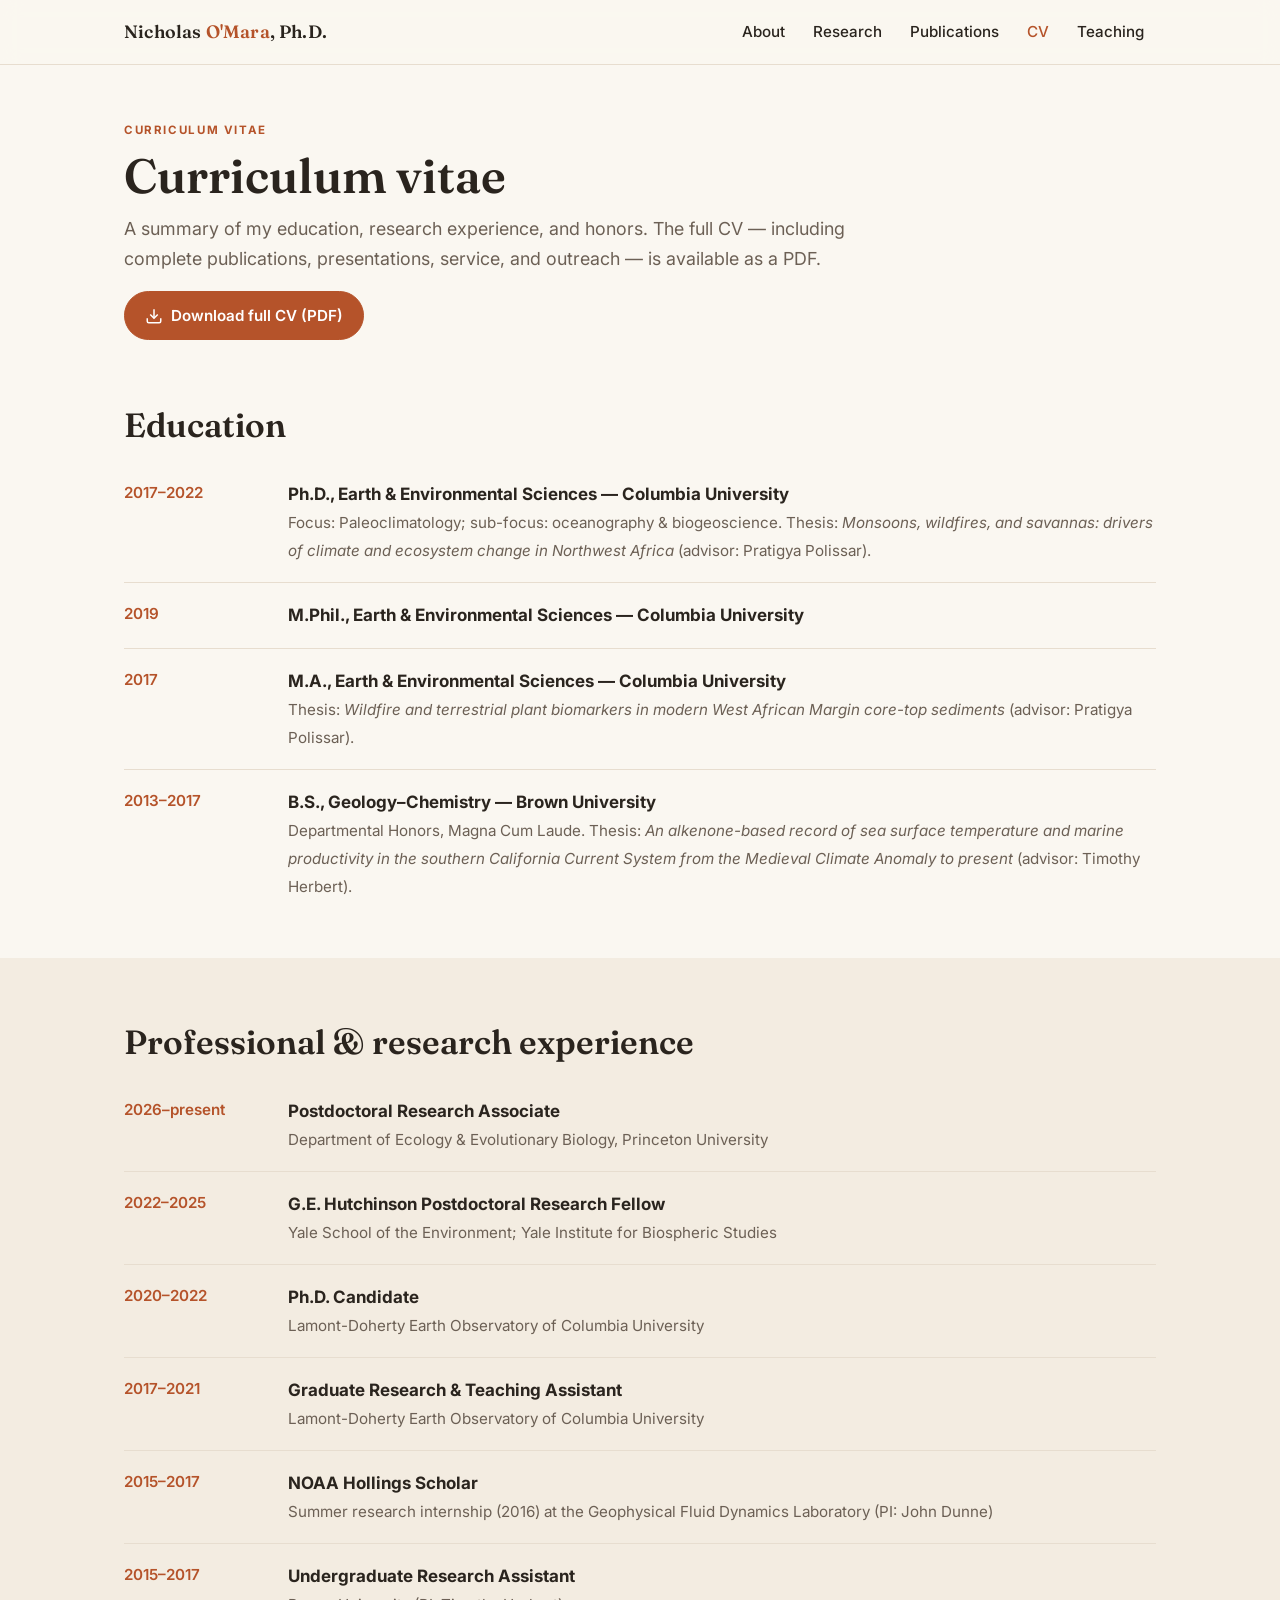
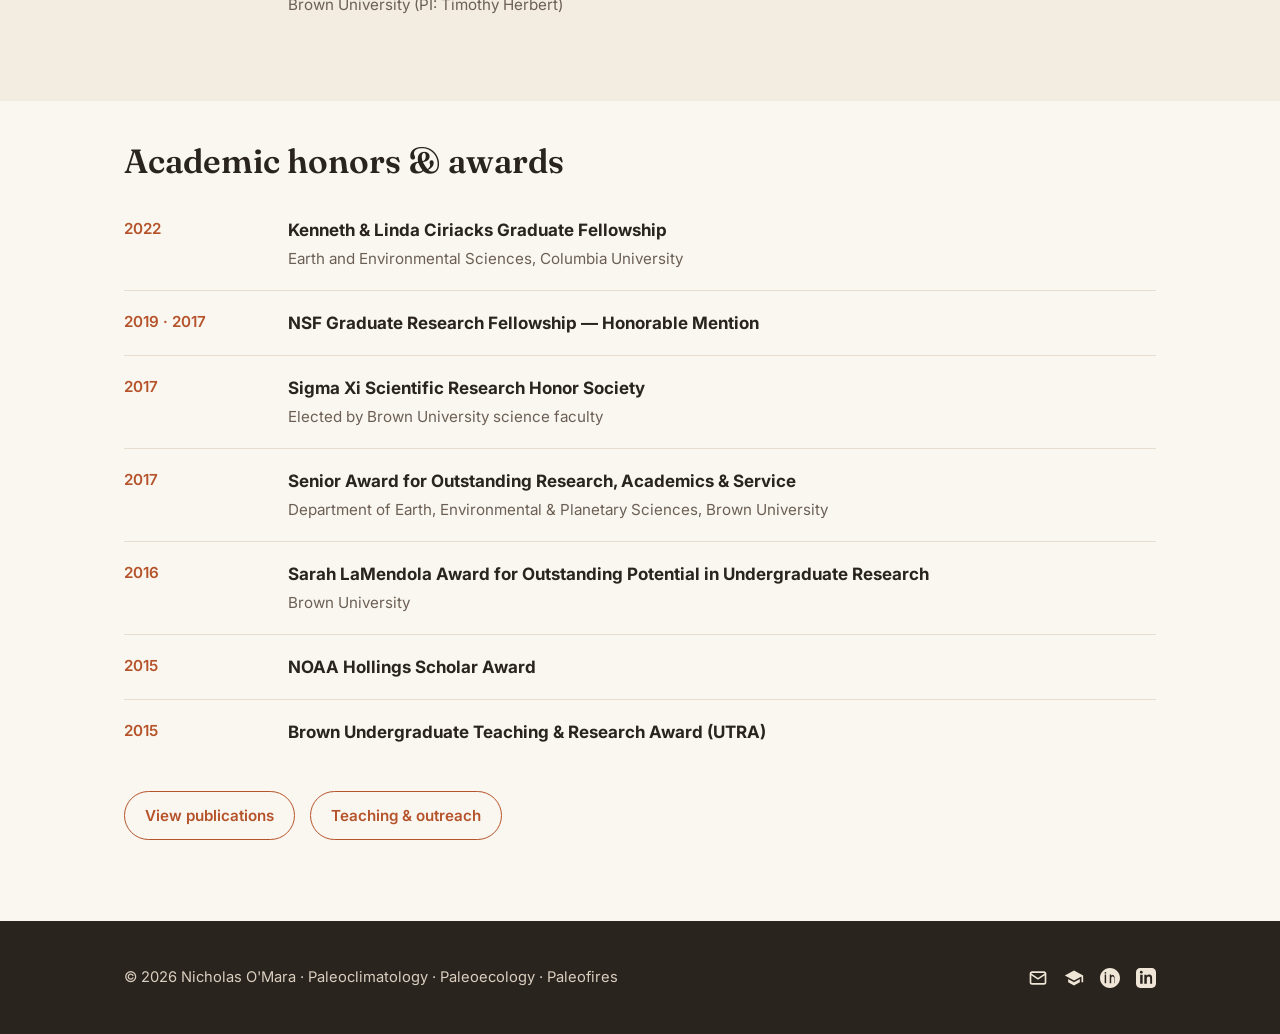
==== cv.html @ 1fcb7c3d "added some photos" ====
<!DOCTYPE html>
<html lang="en">
<head>
  <meta charset="UTF-8" />
  <meta name="viewport" content="width=device-width, initial-scale=1" />
  <title>CV — Nicholas O'Mara, Ph.D.</title>
  <meta name="description" content="Curriculum vitae of Dr. Nicholas O'Mara: education, research experience, honors, and awards." />
  <link rel="preconnect" href="https://fonts.googleapis.com">
  <link rel="preconnect" href="https://fonts.gstatic.com" crossorigin>
  <link href="https://fonts.googleapis.com/css2?family=Fraunces:opsz,wght@9..144,500;9..144,600;9..144,700&family=Inter:wght@400;500;600;700&display=swap" rel="stylesheet">
  <link rel="stylesheet" href="style.css" />
</head>
<body>

  <header class="nav">
    <div class="nav__inner">
      <a href="index.html" class="nav__brand">Nicholas <span>O'Mara</span>, Ph.D.</a>
      <button class="nav__toggle" aria-label="Toggle menu">
        <svg viewBox="0 0 24 24" fill="none" stroke="currentColor" stroke-width="2"><line x1="3" y1="6" x2="21" y2="6"/><line x1="3" y1="12" x2="21" y2="12"/><line x1="3" y1="18" x2="21" y2="18"/></svg>
      </button>
      <nav>
        <ul class="nav__links">
          <li><a href="index.html">About</a></li>
          <li><a href="research.html">Research</a></li>
          <li><a href="publications.html">Publications</a></li>
          <li><a href="cv.html" class="active">CV</a></li>
          <li><a href="teaching.html">Teaching</a></li>
        </ul>
      </nav>
    </div>
  </header>

  <section class="page-head">
    <div class="container prose">
      <p class="eyebrow">Curriculum Vitae</p>
      <h1>Curriculum vitae</h1>
      <p class="lead">A summary of my education, research experience, and honors. The full CV — including complete publications, presentations, service, and outreach — is available as a PDF.</p>
      <p><a href="assets/files/Nicholas_OMara_CV.pdf" class="btn" target="_blank" rel="noopener">
        <svg viewBox="0 0 24 24" width="18" height="18" fill="none" stroke="currentColor" stroke-width="2" style="vertical-align:middle"><path d="M21 15v4a2 2 0 01-2 2H5a2 2 0 01-2-2v-4"/><path d="M7 10l5 5 5-5"/><path d="M12 15V3"/></svg>
        Download full CV (PDF)</a></p>
    </div>
  </section>

  <!-- EDUCATION -->
  <section class="section--tight">
    <div class="container">
      <h2>Education</h2>
      <ul class="tl">
        <li class="tl__item">
          <div class="tl__when">2017–2022</div>
          <div class="tl__what"><strong>Ph.D., Earth &amp; Environmental Sciences — Columbia University</strong>
          <span>Focus: Paleoclimatology; sub-focus: oceanography &amp; biogeoscience. Thesis: <em>Monsoons, wildfires, and savannas: drivers of climate and ecosystem change in Northwest Africa</em> (advisor: Pratigya Polissar).</span></div>
        </li>
        <li class="tl__item">
          <div class="tl__when">2019</div>
          <div class="tl__what"><strong>M.Phil., Earth &amp; Environmental Sciences — Columbia University</strong></div>
        </li>
        <li class="tl__item">
          <div class="tl__when">2017</div>
          <div class="tl__what"><strong>M.A., Earth &amp; Environmental Sciences — Columbia University</strong>
          <span>Thesis: <em>Wildfire and terrestrial plant biomarkers in modern West African Margin core-top sediments</em> (advisor: Pratigya Polissar).</span></div>
        </li>
        <li class="tl__item">
          <div class="tl__when">2013–2017</div>
          <div class="tl__what"><strong>B.S., Geology–Chemistry — Brown University</strong>
          <span>Departmental Honors, Magna Cum Laude. Thesis: <em>An alkenone-based record of sea surface temperature and marine productivity in the southern California Current System from the Medieval Climate Anomaly to present</em> (advisor: Timothy Herbert).</span></div>
        </li>
      </ul>
    </div>
  </section>

  <!-- EXPERIENCE -->
  <section class="section section-alt">
    <div class="container">
      <h2>Professional &amp; research experience</h2>
      <ul class="tl">
        <li class="tl__item">
          <div class="tl__when">2026–present</div>
          <div class="tl__what"><strong>Postdoctoral Research Associate</strong>
          <span>Department of Ecology &amp; Evolutionary Biology, Princeton University</span></div>
        </li>
        <li class="tl__item">
          <div class="tl__when">2022–2025</div>
          <div class="tl__what"><strong>G.E. Hutchinson Postdoctoral Research Fellow</strong>
          <span>Yale School of the Environment; Yale Institute for Biospheric Studies</span></div>
        </li>
        <li class="tl__item">
          <div class="tl__when">2020–2022</div>
          <div class="tl__what"><strong>Ph.D. Candidate</strong>
          <span>Lamont-Doherty Earth Observatory of Columbia University</span></div>
        </li>
        <li class="tl__item">
          <div class="tl__when">2017–2021</div>
          <div class="tl__what"><strong>Graduate Research &amp; Teaching Assistant</strong>
          <span>Lamont-Doherty Earth Observatory of Columbia University</span></div>
        </li>
        <li class="tl__item">
          <div class="tl__when">2015–2017</div>
          <div class="tl__what"><strong>NOAA Hollings Scholar</strong>
          <span>Summer research internship (2016) at the Geophysical Fluid Dynamics Laboratory (PI: John Dunne)</span></div>
        </li>
        <li class="tl__item">
          <div class="tl__when">2015–2017</div>
          <div class="tl__what"><strong>Undergraduate Research Assistant</strong>
          <span>Brown University (PI: Timothy Herbert)</span></div>
        </li>
      </ul>
    </div>
  </section>

  <!-- HONORS -->
  <section class="section--tight">
    <div class="container">
      <h2>Academic honors &amp; awards</h2>
      <ul class="tl">
        <li class="tl__item"><div class="tl__when">2022</div><div class="tl__what"><strong>Kenneth &amp; Linda Ciriacks Graduate Fellowship</strong><span>Earth and Environmental Sciences, Columbia University</span></div></li>
        <li class="tl__item"><div class="tl__when">2019 · 2017</div><div class="tl__what"><strong>NSF Graduate Research Fellowship — Honorable Mention</strong></div></li>
        <li class="tl__item"><div class="tl__when">2017</div><div class="tl__what"><strong>Sigma Xi Scientific Research Honor Society</strong><span>Elected by Brown University science faculty</span></div></li>
        <li class="tl__item"><div class="tl__when">2017</div><div class="tl__what"><strong>Senior Award for Outstanding Research, Academics &amp; Service</strong><span>Department of Earth, Environmental &amp; Planetary Sciences, Brown University</span></div></li>
        <li class="tl__item"><div class="tl__when">2016</div><div class="tl__what"><strong>Sarah LaMendola Award for Outstanding Potential in Undergraduate Research</strong><span>Brown University</span></div></li>
        <li class="tl__item"><div class="tl__when">2015</div><div class="tl__what"><strong>NOAA Hollings Scholar Award</strong></div></li>
        <li class="tl__item"><div class="tl__when">2015</div><div class="tl__what"><strong>Brown Undergraduate Teaching &amp; Research Award (UTRA)</strong></div></li>
      </ul>
      <p style="margin-top:1.6em;">
        <a href="publications.html" class="btn btn--ghost">View publications</a>
        &nbsp;
        <a href="teaching.html" class="btn btn--ghost">Teaching &amp; outreach</a>
      </p>
    </div>
  </section>

  <footer class="footer">
    <div class="container footer__inner">
      <div>© <span id="year"></span> Nicholas O'Mara · Paleoclimatology · Paleoecology · Paleofires</div>
      <div class="footer__socials">
        <a href="mailto:nicholas.omara@princeton.edu" aria-label="Email"><svg viewBox="0 0 24 24" fill="none" stroke="currentColor" stroke-width="2"><rect x="3" y="5" width="18" height="14" rx="2"/><path d="M3 7l9 6 9-6"/></svg></a>
        <a href="https://scholar.google.com/citations?user=8DhXWnYAAAAJ&hl=en" aria-label="Google Scholar" target="_blank" rel="noopener"><svg viewBox="0 0 24 24" fill="currentColor"><path d="M12 3L1 9l11 6 9-4.91V17h2V9L12 3zM5 13.18v4L12 21l7-3.82v-4L12 17l-7-3.82z"/></svg></a>
        <a href="https://orcid.org/0000-0002-3738-3928" aria-label="ORCID" target="_blank" rel="noopener"><svg viewBox="0 0 24 24" fill="currentColor"><path d="M12 0C5.37 0 0 5.37 0 12s5.37 12 12 12 12-5.37 12-12S18.63 0 12 0zM7.37 18.16H5.62V7.93h1.75v10.23zM6.5 6.78a1.02 1.02 0 110-2.04 1.02 1.02 0 010 2.04zm12.16 11.38h-1.74v-5.6c0-1.33-.48-2.24-1.67-2.24-.91 0-1.45.61-1.69 1.2-.09.21-.11.5-.11.79v5.85h-1.75s.02-9.5 0-10.23h1.75v1.45c.23-.36.65-.87 1.58-.87 1.15 0 2.01.75 2.37 2.37.06.29.06.62.06.99v6.29z"/></svg></a>
        <a href="https://www.linkedin.com/in/nicholas-o-mara-85ab4989/" aria-label="LinkedIn" target="_blank" rel="noopener"><svg viewBox="0 0 24 24" fill="currentColor"><path d="M19 0h-14C2.24 0 0 2.24 0 5v14c0 2.76 2.24 5 5 5h14c2.76 0 5-2.24 5-5V5c0-2.76-2.24-5-5-5zM8 19H5V8h3v11zM6.5 6.73A1.77 1.77 0 116.5 3.2a1.77 1.77 0 010 3.53zM20 19h-3v-5.6c0-1.34-.03-3.06-1.87-3.06-1.87 0-2.16 1.46-2.16 2.96V19h-3V8h2.88v1.5h.04c.4-.76 1.38-1.56 2.84-1.56 3.04 0 3.6 2 3.6 4.59V19z"/></svg></a>
      </div>
    </div>
  </footer>

  <script src="main.js"></script>
  <script>document.getElementById('year').textContent = new Date().getFullYear();</script>
</body>
</html>
---- style.css ----
/* =========================================================
   Nicholas O'Mara — academic website
   Shared stylesheet. Warm & earthy palette.
   ========================================================= */

:root {
  --bg:        #faf7f1;   /* warm off-white page background */
  --surface:   #ffffff;   /* cards / panels */
  --surface-2: #f3ece1;   /* subtle warm panel */
  --ink:       #2a241e;   /* primary text (warm near-black) */
  --ink-soft:  #6c6055;   /* secondary text */
  --line:      #e7ddcf;   /* borders / dividers */
  --accent:    #b5532a;   /* terracotta */
  --accent-dk: #8f3f1f;   /* terracotta hover */
  --amber:     #cf8a33;   /* secondary warm accent */
  --sand:      #e8d9c2;   /* warm decorative */
  --shadow:    0 1px 2px rgba(42,36,30,.05), 0 8px 24px rgba(42,36,30,.06);
  --radius: 14px;
  --maxw: 1080px;
  --serif: "Fraunces", Georgia, "Times New Roman", serif;
  --sans: "Inter", -apple-system, BlinkMacSystemFont, "Segoe UI", Roboto, Helvetica, Arial, sans-serif;
}

* { box-sizing: border-box; }

html { scroll-behavior: smooth; }

body {
  margin: 0;
  font-family: var(--sans);
  font-size: 17px;
  line-height: 1.65;
  color: var(--ink);
  background: var(--bg);
  -webkit-font-smoothing: antialiased;
}

img { max-width: 100%; display: block; }

a { color: var(--accent); text-decoration: none; }
a:hover { color: var(--accent-dk); text-decoration: underline; }

h1, h2, h3, h4 {
  font-family: var(--serif);
  font-weight: 600;
  line-height: 1.2;
  color: var(--ink);
  margin: 0 0 .5em;
}
h1 { font-size: clamp(2rem, 5vw, 3rem); }
h2 { font-size: clamp(1.5rem, 3.5vw, 2.1rem); }
h3 { font-size: 1.2rem; }

p { margin: 0 0 1em; }

/* ---------- layout helpers ---------- */
.container { width: 100%; max-width: var(--maxw); margin: 0 auto; padding: 0 24px; }
.section { padding: 64px 0; }
.section--tight { padding: 40px 0; }
.section-alt { background: var(--surface-2); }
.eyebrow {
  font-family: var(--sans);
  text-transform: uppercase;
  letter-spacing: .14em;
  font-size: .72rem;
  font-weight: 700;
  color: var(--accent);
  margin: 0 0 .6em;
}
.lead { font-size: 1.12rem; color: var(--ink-soft); }
.center { text-align: center; }

/* ---------- nav ---------- */
.nav {
  position: sticky; top: 0; z-index: 50;
  background: rgba(250,247,241,.88);
  backdrop-filter: saturate(180%) blur(10px);
  border-bottom: 1px solid var(--line);
}
.nav__inner {
  max-width: var(--maxw); margin: 0 auto; padding: 0 24px;
  display: flex; align-items: center; justify-content: space-between;
  height: 64px;
}
.nav__brand {
  font-family: var(--serif); font-weight: 600; font-size: 1.12rem;
  color: var(--ink); text-decoration: none; letter-spacing: .01em;
}
.nav__brand:hover { color: var(--ink); text-decoration: none; }
.nav__brand span { color: var(--accent); }
.nav__links { display: flex; gap: 4px; align-items: center; list-style: none; margin: 0; padding: 0; }
.nav__links a {
  display: inline-block; padding: 8px 12px; border-radius: 8px;
  color: var(--ink); font-size: .95rem; font-weight: 500;
}
.nav__links a:hover { background: var(--surface-2); color: var(--accent-dk); text-decoration: none; }
.nav__links a.active { color: var(--accent); }
.nav__toggle {
  display: none; background: none; border: 0; cursor: pointer;
  padding: 8px; color: var(--ink);
}
.nav__toggle svg { width: 26px; height: 26px; }

/* ---------- buttons ---------- */
.btn {
  display: inline-flex; align-items: center; gap: 8px;
  background: var(--accent); color: #fff;
  padding: 11px 20px; border-radius: 999px;
  font-weight: 600; font-size: .95rem;
  border: 1px solid var(--accent);
  transition: background .15s ease, transform .05s ease;
}
.btn:hover { background: var(--accent-dk); border-color: var(--accent-dk); color: #fff; text-decoration: none; }
.btn:active { transform: translateY(1px); }
.btn--ghost { background: transparent; color: var(--accent); }
.btn--ghost:hover { background: var(--accent); color: #fff; }

/* ---------- hero ---------- */
.hero { padding: 72px 0 48px; }
.hero__grid {
  display: grid; grid-template-columns: 1fr 300px; gap: 56px; align-items: center;
}
.hero__photo {
  width: 300px; height: 300px; border-radius: 50%;
  object-fit: cover; box-shadow: var(--shadow);
  border: 5px solid var(--surface);
}
.hero h1 { margin-bottom: .15em; }
.hero__role { font-size: 1.15rem; color: var(--ink-soft); margin: 0 0 1.1em; }
.hero__role strong { color: var(--ink); font-weight: 600; }
.hero__tags { display: flex; flex-wrap: wrap; gap: 8px; margin: 0 0 1.4em; }
.tag {
  background: var(--surface-2); color: var(--ink);
  border: 1px solid var(--line);
  padding: 5px 13px; border-radius: 999px; font-size: .85rem; font-weight: 500;
}
.hero__cta { display: flex; flex-wrap: wrap; gap: 12px; }

/* ---------- social row ---------- */
.socials { display: flex; flex-wrap: wrap; gap: 10px; margin-top: 18px; }
.socials a {
  display: inline-flex; align-items: center; gap: 7px;
  font-size: .9rem; font-weight: 500; color: var(--ink-soft);
  border: 1px solid var(--line); background: var(--surface);
  padding: 7px 13px; border-radius: 999px;
}
.socials a:hover { color: var(--accent); border-color: var(--accent); text-decoration: none; }
.socials svg { width: 16px; height: 16px; }

/* ---------- cards / themes ---------- */
.grid { display: grid; gap: 24px; }
.grid--3 { grid-template-columns: repeat(3, 1fr); }
.grid--2 { grid-template-columns: repeat(2, 1fr); }
.card {
  background: var(--surface); border: 1px solid var(--line);
  border-radius: var(--radius); padding: 26px; box-shadow: var(--shadow);
}
.card h3 { margin-top: 0; }
.card__icon {
  width: 46px; height: 46px; border-radius: 12px;
  display: flex; align-items: center; justify-content: center;
  background: var(--surface-2); color: var(--accent); margin-bottom: 16px;
}
.card__icon svg { width: 24px; height: 24px; }
.card p:last-child { margin-bottom: 0; }

/* ---------- stat row ---------- */
.stats { display: grid; grid-template-columns: repeat(4, 1fr); gap: 20px; }
.stat { text-align: center; padding: 20px 10px; }
.stat__num { font-family: var(--serif); font-size: 2.4rem; font-weight: 600; color: var(--accent); line-height: 1; }
.stat__label { font-size: .85rem; color: var(--ink-soft); margin-top: 8px; }

/* ---------- publications / timeline lists ---------- */
.pub-list { list-style: none; margin: 0; padding: 0; }
.pub {
  padding: 22px 0; border-bottom: 1px solid var(--line);
  display: grid; grid-template-columns: 70px 1fr; gap: 20px;
}
.pub:last-child { border-bottom: 0; }
.pub__year {
  font-family: var(--serif); font-weight: 600; font-size: 1.15rem; color: var(--accent);
}
.pub__title { font-weight: 600; color: var(--ink); }
.pub__authors { color: var(--ink-soft); font-size: .95rem; }
.pub__venue { font-style: italic; color: var(--ink-soft); font-size: .95rem; }
.pub__authors b { color: var(--ink); }
.pub__links { margin-top: 6px; }
.pub__links a {
  font-size: .82rem; font-weight: 600; display: inline-flex; align-items: center; gap: 4px;
}
.badge {
  display: inline-block; font-size: .68rem; font-weight: 700; text-transform: uppercase;
  letter-spacing: .06em; padding: 3px 9px; border-radius: 999px;
  background: var(--surface-2); color: var(--amber); border: 1px solid var(--line);
  vertical-align: middle; margin-left: 6px;
}

/* ---------- timeline (experience/education) ---------- */
.tl { list-style: none; margin: 0; padding: 0; }
.tl__item {
  display: grid; grid-template-columns: 140px 1fr; gap: 24px;
  padding: 18px 0; border-bottom: 1px solid var(--line);
}
.tl__item:last-child { border-bottom: 0; }
.tl__when { color: var(--accent); font-weight: 600; font-size: .95rem; }
.tl__what strong { display: block; color: var(--ink); }
.tl__what span { color: var(--ink-soft); font-size: .95rem; }

/* ---------- prose blocks ---------- */
.prose p { max-width: 70ch; }
.prose ul { max-width: 70ch; padding-left: 1.2em; }
.prose li { margin-bottom: .4em; }

/* ---------- contact ---------- */
.contact-grid { display: grid; grid-template-columns: repeat(auto-fit, minmax(220px,1fr)); gap: 18px; }
.contact-item { display: flex; gap: 14px; align-items: flex-start; }
.contact-item svg { width: 22px; height: 22px; color: var(--accent); flex: 0 0 auto; margin-top: 3px; }
.contact-item .label { font-size: .78rem; text-transform: uppercase; letter-spacing: .08em; color: var(--ink-soft); }

/* ---------- footer ---------- */
.footer {
  background: #2a241e; color: #d9cebf;
  padding: 44px 0; margin-top: 24px; font-size: .92rem;
}
.footer a { color: #f0e6d8; }
.footer a:hover { color: #fff; }
.footer__inner { display: flex; flex-wrap: wrap; justify-content: space-between; gap: 18px; align-items: center; }
.footer__socials { display: flex; gap: 16px; }
.footer__socials a { display: inline-flex; }
.footer__socials svg { width: 20px; height: 20px; }

/* ---------- page header ---------- */
.page-head { padding: 56px 0 8px; }
.page-head h1 { margin-bottom: .2em; }

/* ---------- responsive ---------- */
@media (max-width: 860px) {
  .hero__grid { grid-template-columns: 1fr; gap: 30px; text-align: center; }
  .hero__photo { margin: 0 auto; order: -1; }
  .hero__tags, .hero__cta, .socials { justify-content: center; }
  .grid--3, .grid--2 { grid-template-columns: 1fr; }
  .stats { grid-template-columns: repeat(2, 1fr); }
}

@media (max-width: 680px) {
  body { font-size: 16px; }
  .nav__toggle { display: inline-flex; }
  .nav__links {
    display: none; position: absolute; top: 64px; left: 0; right: 0;
    flex-direction: column; gap: 0; align-items: stretch;
    background: var(--bg); border-bottom: 1px solid var(--line); padding: 8px 16px 16px;
  }
  .nav__links.open { display: flex; }
  .nav__links a { padding: 12px 8px; border-radius: 8px; }
  .pub { grid-template-columns: 1fr; gap: 6px; }
  .pub__year { font-size: 1rem; }
  .tl__item { grid-template-columns: 1fr; gap: 4px; }
  .section { padding: 48px 0; }
}
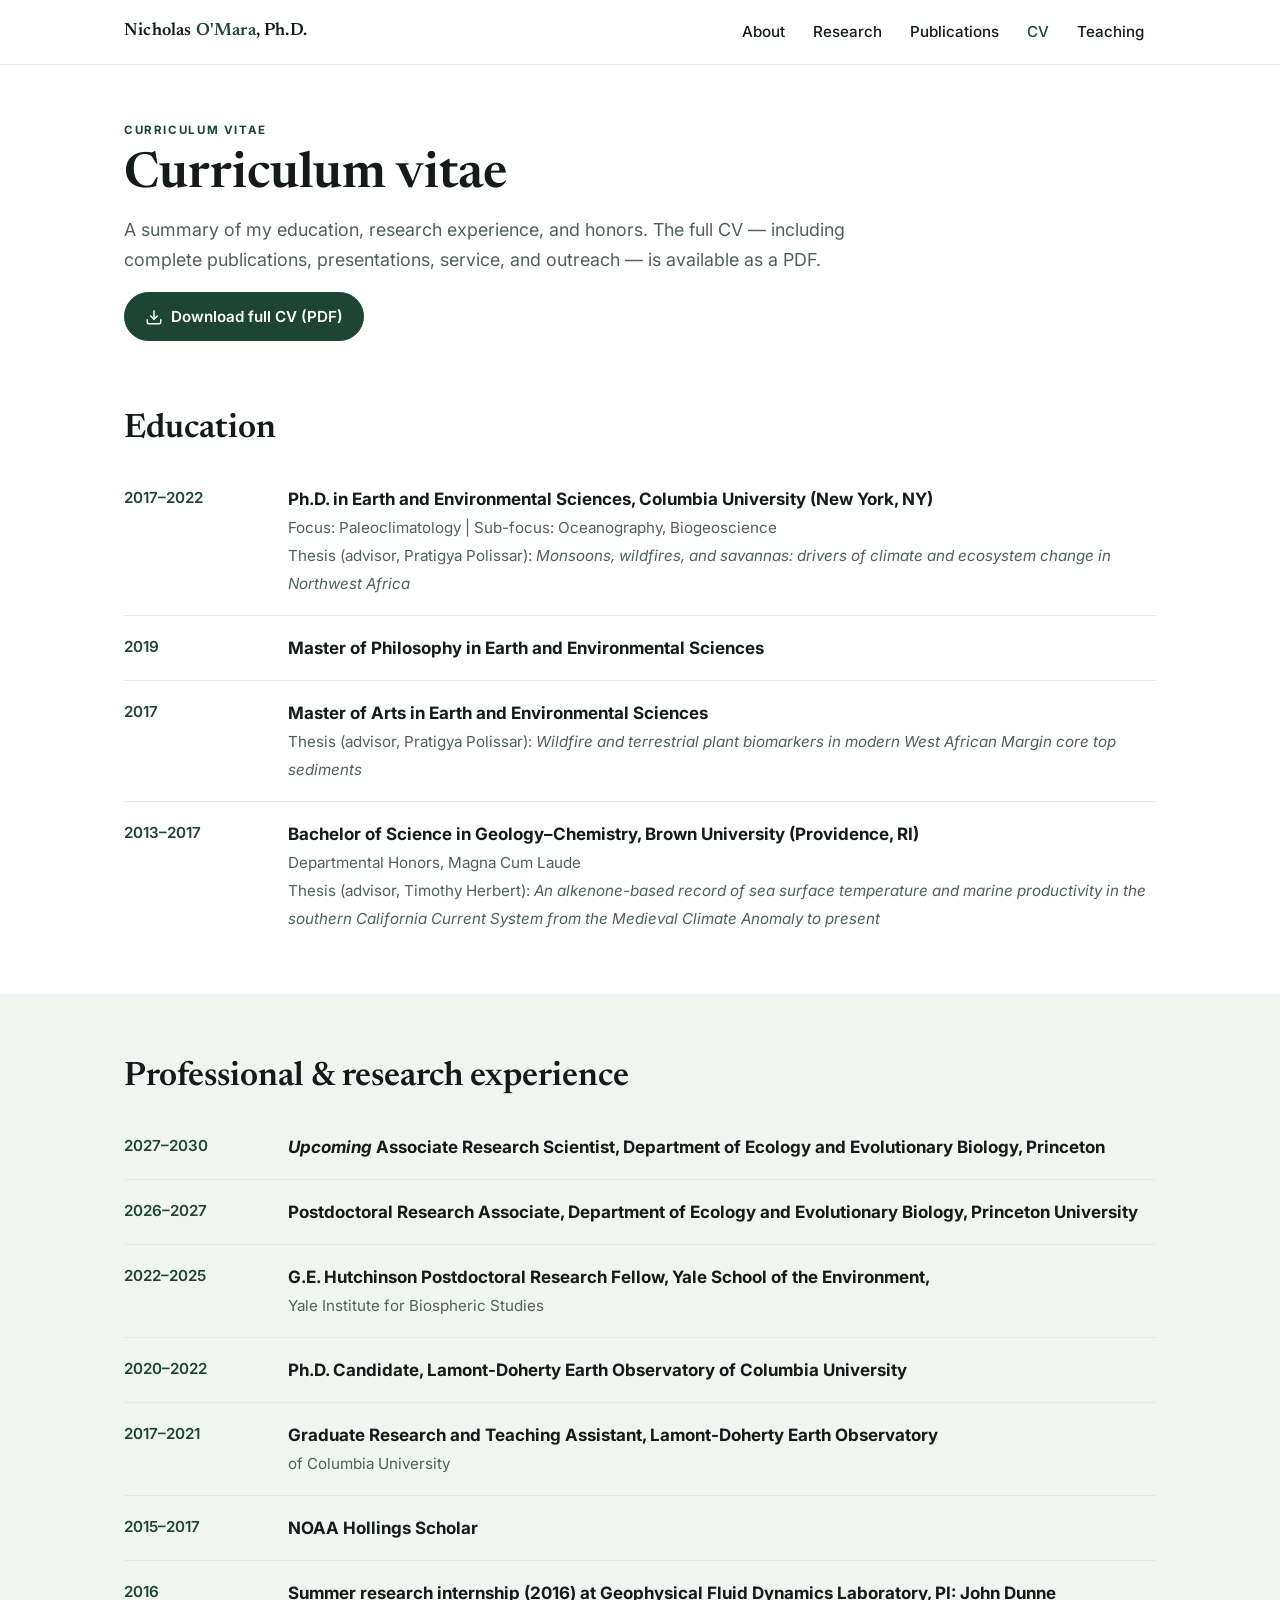
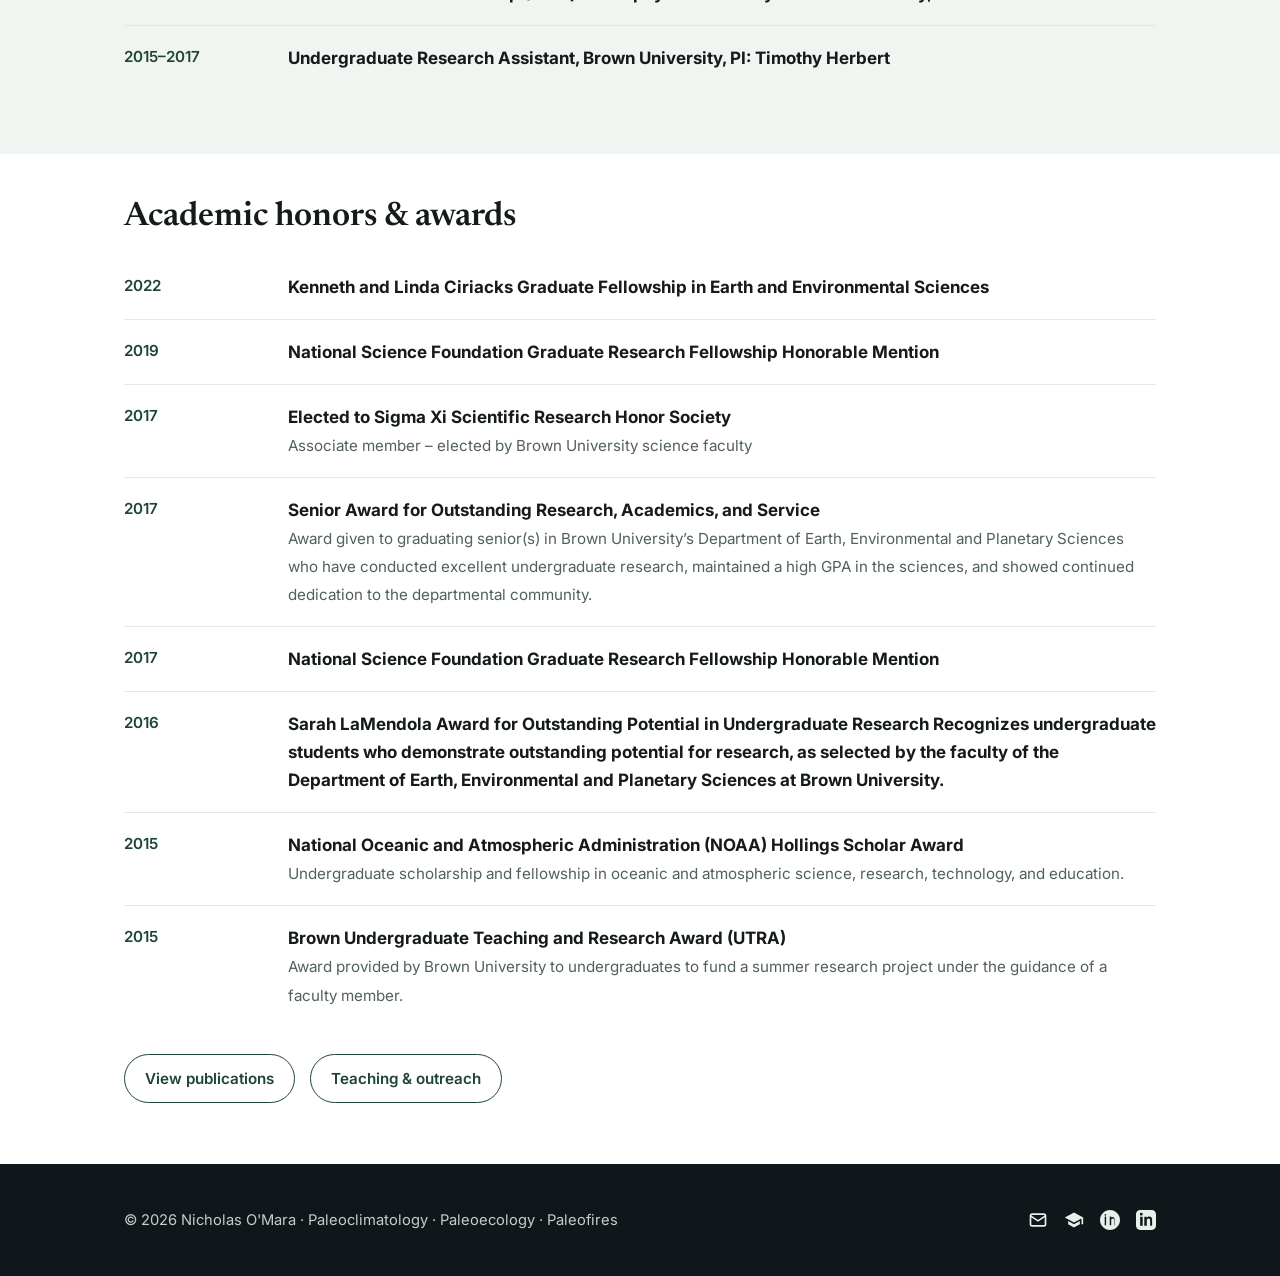
==== commit 58c9d98a: "Publish complete site with CV-driven pages - Final content across all 5 pages; per-page photo slots " ====
--- a/cv.html
+++ b/cv.html
@@ -7,7 +7,7 @@
   <meta name="description" content="Curriculum vitae of Dr. Nicholas O'Mara: education, research experience, honors, and awards." />
   <link rel="preconnect" href="https://fonts.googleapis.com">
   <link rel="preconnect" href="https://fonts.gstatic.com" crossorigin>
-  <link href="https://fonts.googleapis.com/css2?family=Fraunces:opsz,wght@9..144,500;9..144,600;9..144,700&family=Inter:wght@400;500;600;700&display=swap" rel="stylesheet">
+  <link href="https://fonts.googleapis.com/css2?family=Newsreader:opsz,wght@6..72,500;6..72,600;6..72,700&family=Inter:wght@400;500;600;700&display=swap" rel="stylesheet">
   <link rel="stylesheet" href="style.css" />
 </head>
 <body>
@@ -48,22 +48,19 @@
       <ul class="tl">
         <li class="tl__item">
           <div class="tl__when">2017–2022</div>
-          <div class="tl__what"><strong>Ph.D., Earth &amp; Environmental Sciences — Columbia University</strong>
-          <span>Focus: Paleoclimatology; sub-focus: oceanography &amp; biogeoscience. Thesis: <em>Monsoons, wildfires, and savannas: drivers of climate and ecosystem change in Northwest Africa</em> (advisor: Pratigya Polissar).</span></div>
+          <div class="tl__what"><strong>Ph.D. in Earth and Environmental Sciences, Columbia University (New York, NY)	</strong><span>Focus: Paleoclimatology | Sub-focus: Oceanography, Biogeoscience<br>Thesis (advisor, Pratigya Polissar): <em>Monsoons, wildfires, and savannas: drivers of climate and ecosystem change in Northwest Africa</em></span></div>
         </li>
         <li class="tl__item">
           <div class="tl__when">2019</div>
-          <div class="tl__what"><strong>M.Phil., Earth &amp; Environmental Sciences — Columbia University</strong></div>
+          <div class="tl__what"><strong>Master of Philosophy in Earth and Environmental Sciences</strong></div>
         </li>
         <li class="tl__item">
           <div class="tl__when">2017</div>
-          <div class="tl__what"><strong>M.A., Earth &amp; Environmental Sciences — Columbia University</strong>
-          <span>Thesis: <em>Wildfire and terrestrial plant biomarkers in modern West African Margin core-top sediments</em> (advisor: Pratigya Polissar).</span></div>
+          <div class="tl__what"><strong>Master of Arts in Earth and Environmental Sciences</strong><span>Thesis (advisor, Pratigya Polissar): <em>Wildfire and terrestrial plant biomarkers in modern West African Margin core top sediments</em></span></div>
         </li>
         <li class="tl__item">
           <div class="tl__when">2013–2017</div>
-          <div class="tl__what"><strong>B.S., Geology–Chemistry — Brown University</strong>
-          <span>Departmental Honors, Magna Cum Laude. Thesis: <em>An alkenone-based record of sea surface temperature and marine productivity in the southern California Current System from the Medieval Climate Anomaly to present</em> (advisor: Timothy Herbert).</span></div>
+          <div class="tl__what"><strong>Bachelor of Science in Geology–Chemistry, Brown University (Providence, RI)</strong><span>Departmental Honors, Magna Cum Laude<br>Thesis (advisor, Timothy Herbert):  <em>An alkenone-based record of sea surface temperature and marine productivity in the southern California Current System from the Medieval Climate Anomaly to present</em></span></div>
         </li>
       </ul>
     </div>
@@ -75,34 +72,36 @@
       <h2>Professional &amp; research experience</h2>
       <ul class="tl">
         <li class="tl__item">
-          <div class="tl__when">2026–present</div>
-          <div class="tl__what"><strong>Postdoctoral Research Associate</strong>
-          <span>Department of Ecology &amp; Evolutionary Biology, Princeton University</span></div>
+          <div class="tl__when">2027–2030</div>
+          <div class="tl__what"><strong><em>Upcoming</em> Associate Research Scientist, Department of Ecology and Evolutionary Biology, Princeton</strong></div>
+        </li>
+        <li class="tl__item">
+          <div class="tl__when">2026–2027</div>
+          <div class="tl__what"><strong>Postdoctoral Research Associate, Department of Ecology and Evolutionary Biology, Princeton University</strong></div>
         </li>
         <li class="tl__item">
           <div class="tl__when">2022–2025</div>
-          <div class="tl__what"><strong>G.E. Hutchinson Postdoctoral Research Fellow</strong>
-          <span>Yale School of the Environment; Yale Institute for Biospheric Studies</span></div>
+          <div class="tl__what"><strong>G.E. Hutchinson Postdoctoral Research Fellow, Yale School of the Environment,</strong><span>Yale Institute for Biospheric Studies</span></div>
         </li>
         <li class="tl__item">
           <div class="tl__when">2020–2022</div>
-          <div class="tl__what"><strong>Ph.D. Candidate</strong>
-          <span>Lamont-Doherty Earth Observatory of Columbia University</span></div>
+          <div class="tl__what"><strong>Ph.D. Candidate, Lamont-Doherty Earth Observatory of Columbia University</strong></div>
         </li>
         <li class="tl__item">
           <div class="tl__when">2017–2021</div>
-          <div class="tl__what"><strong>Graduate Research &amp; Teaching Assistant</strong>
-          <span>Lamont-Doherty Earth Observatory of Columbia University</span></div>
+          <div class="tl__what"><strong>Graduate Research and Teaching Assistant, Lamont-Doherty Earth Observatory</strong><span>of Columbia University</span></div>
         </li>
         <li class="tl__item">
           <div class="tl__when">2015–2017</div>
-          <div class="tl__what"><strong>NOAA Hollings Scholar</strong>
-          <span>Summer research internship (2016) at the Geophysical Fluid Dynamics Laboratory (PI: John Dunne)</span></div>
+          <div class="tl__what"><strong>NOAA Hollings Scholar</strong></div>
+        </li>
+        <li class="tl__item">
+          <div class="tl__when">2016</div>
+          <div class="tl__what"><strong>Summer research internship (2016) at Geophysical Fluid Dynamics Laboratory, PI: John Dunne</strong></div>
         </li>
         <li class="tl__item">
           <div class="tl__when">2015–2017</div>
-          <div class="tl__what"><strong>Undergraduate Research Assistant</strong>
-          <span>Brown University (PI: Timothy Herbert)</span></div>
+          <div class="tl__what"><strong>Undergraduate Research Assistant, Brown University, PI: Timothy Herbert</strong></div>
         </li>
       </ul>
     </div>
@@ -113,13 +112,38 @@
     <div class="container">
       <h2>Academic honors &amp; awards</h2>
       <ul class="tl">
-        <li class="tl__item"><div class="tl__when">2022</div><div class="tl__what"><strong>Kenneth &amp; Linda Ciriacks Graduate Fellowship</strong><span>Earth and Environmental Sciences, Columbia University</span></div></li>
-        <li class="tl__item"><div class="tl__when">2019 · 2017</div><div class="tl__what"><strong>NSF Graduate Research Fellowship — Honorable Mention</strong></div></li>
-        <li class="tl__item"><div class="tl__when">2017</div><div class="tl__what"><strong>Sigma Xi Scientific Research Honor Society</strong><span>Elected by Brown University science faculty</span></div></li>
-        <li class="tl__item"><div class="tl__when">2017</div><div class="tl__what"><strong>Senior Award for Outstanding Research, Academics &amp; Service</strong><span>Department of Earth, Environmental &amp; Planetary Sciences, Brown University</span></div></li>
-        <li class="tl__item"><div class="tl__when">2016</div><div class="tl__what"><strong>Sarah LaMendola Award for Outstanding Potential in Undergraduate Research</strong><span>Brown University</span></div></li>
-        <li class="tl__item"><div class="tl__when">2015</div><div class="tl__what"><strong>NOAA Hollings Scholar Award</strong></div></li>
-        <li class="tl__item"><div class="tl__when">2015</div><div class="tl__what"><strong>Brown Undergraduate Teaching &amp; Research Award (UTRA)</strong></div></li>
+        <li class="tl__item">
+          <div class="tl__when">2022</div>
+          <div class="tl__what"><strong>Kenneth and Linda Ciriacks Graduate Fellowship in Earth and Environmental Sciences</strong></div>
+        </li>
+        <li class="tl__item">
+          <div class="tl__when">2019</div>
+          <div class="tl__what"><strong>National Science Foundation Graduate Research Fellowship Honorable Mention</strong></div>
+        </li>
+        <li class="tl__item">
+          <div class="tl__when">2017</div>
+          <div class="tl__what"><strong>Elected to Sigma Xi Scientific Research Honor Society 				</strong><span>Associate member – elected by Brown University science faculty</span></div>
+        </li>
+        <li class="tl__item">
+          <div class="tl__when">2017</div>
+          <div class="tl__what"><strong>Senior Award for Outstanding Research, Academics, and Service			</strong><span>Award given to graduating senior(s) in Brown University’s Department of Earth, Environmental and Planetary Sciences who have conducted excellent undergraduate research, maintained a high GPA in the sciences, and showed continued dedication to the departmental community.</span></div>
+        </li>
+        <li class="tl__item">
+          <div class="tl__when">2017</div>
+          <div class="tl__what"><strong>National Science Foundation Graduate Research Fellowship Honorable Mention</strong></div>
+        </li>
+        <li class="tl__item">
+          <div class="tl__when">2016</div>
+          <div class="tl__what"><strong>Sarah LaMendola Award for Outstanding Potential in Undergraduate Research                 Recognizes undergraduate students who demonstrate outstanding potential for research, as selected by the faculty of the Department of Earth, Environmental and Planetary Sciences at Brown University.</strong></div>
+        </li>
+        <li class="tl__item">
+          <div class="tl__when">2015</div>
+          <div class="tl__what"><strong>National Oceanic and Atmospheric Administration (NOAA) Hollings Scholar Award</strong><span>Undergraduate scholarship and fellowship in oceanic and atmospheric science, research, technology, and education.</span></div>
+        </li>
+        <li class="tl__item">
+          <div class="tl__when">2015</div>
+          <div class="tl__what"><strong>Brown Undergraduate Teaching and Research Award (UTRA)</strong><span>Award provided by Brown University to undergraduates to fund a summer research project under the guidance of a faculty member.</span></div>
+        </li>
       </ul>
       <p style="margin-top:1.6em;">
         <a href="publications.html" class="btn btn--ghost">View publications</a>
--- a/style.css
+++ b/style.css
@@ -1,28 +1,29 @@
 /* =========================================================
    Nicholas O'Mara — academic website
-   Shared stylesheet. Warm & earthy palette.
+   Shared stylesheet. White background, dark earthy palette:
+   near-black, deep forest green, deep navy.
    ========================================================= */
 
 :root {
-  --bg:        #faf7f1;   /* warm off-white page background */
+  --bg:        #ffffff;   /* page background */
   --surface:   #ffffff;   /* cards / panels */
-  --surface-2: #f3ece1;   /* subtle warm panel */
-  --ink:       #2a241e;   /* primary text (warm near-black) */
-  --ink-soft:  #6c6055;   /* secondary text */
-  --line:      #e7ddcf;   /* borders / dividers */
-  --accent:    #b5532a;   /* terracotta */
-  --accent-dk: #8f3f1f;   /* terracotta hover */
-  --amber:     #cf8a33;   /* secondary warm accent */
-  --sand:      #e8d9c2;   /* warm decorative */
-  --shadow:    0 1px 2px rgba(42,36,30,.05), 0 8px 24px rgba(42,36,30,.06);
+  --surface-2: #f1f5f2;   /* faint cool panel for alt sections */
+  --ink:       #141b18;   /* primary text (near-black, green-tinted) */
+  --ink-soft:  #51605a;   /* secondary text */
+  --line:      #e2e8e4;   /* borders / dividers */
+  --accent:    #1d4533;   /* deep forest green */
+  --accent-dk: #123426;   /* darker green (hover) */
+  --navy:      #16314c;   /* deep blue (secondary accent) */
+  --navy-dk:   #0f2336;
+  --footer-bg: #10171a;   /* near-black footer */
+  --shadow:    0 1px 2px rgba(20,27,24,.05), 0 10px 30px rgba(20,27,24,.07);
   --radius: 14px;
   --maxw: 1080px;
-  --serif: "Fraunces", Georgia, "Times New Roman", serif;
+  --serif: "Newsreader", Georgia, "Times New Roman", serif;
   --sans: "Inter", -apple-system, BlinkMacSystemFont, "Segoe UI", Roboto, Helvetica, Arial, sans-serif;
 }
 
 * { box-sizing: border-box; }
-
 html { scroll-behavior: smooth; }
 
 body {
@@ -38,25 +39,24 @@
 img { max-width: 100%; display: block; }
 
 a { color: var(--accent); text-decoration: none; }
-a:hover { color: var(--accent-dk); text-decoration: underline; }
+a:hover { color: var(--navy); text-decoration: underline; }
 
 h1, h2, h3, h4 {
   font-family: var(--serif);
   font-weight: 600;
-  line-height: 1.2;
+  line-height: 1.18;
   color: var(--ink);
   margin: 0 0 .5em;
 }
-h1 { font-size: clamp(2rem, 5vw, 3rem); }
+h1 { font-size: clamp(2.1rem, 5vw, 3.1rem); }
 h2 { font-size: clamp(1.5rem, 3.5vw, 2.1rem); }
 h3 { font-size: 1.2rem; }
-
 p { margin: 0 0 1em; }
 
 /* ---------- layout helpers ---------- */
 .container { width: 100%; max-width: var(--maxw); margin: 0 auto; padding: 0 24px; }
 .section { padding: 64px 0; }
-.section--tight { padding: 40px 0; }
+.section--tight { padding: 44px 0; }
 .section-alt { background: var(--surface-2); }
 .eyebrow {
   font-family: var(--sans);
@@ -73,7 +73,7 @@
 /* ---------- nav ---------- */
 .nav {
   position: sticky; top: 0; z-index: 50;
-  background: rgba(250,247,241,.88);
+  background: rgba(255,255,255,.9);
   backdrop-filter: saturate(180%) blur(10px);
   border-bottom: 1px solid var(--line);
 }
@@ -93,12 +93,9 @@
   display: inline-block; padding: 8px 12px; border-radius: 8px;
   color: var(--ink); font-size: .95rem; font-weight: 500;
 }
-.nav__links a:hover { background: var(--surface-2); color: var(--accent-dk); text-decoration: none; }
+.nav__links a:hover { background: var(--surface-2); color: var(--accent); text-decoration: none; }
 .nav__links a.active { color: var(--accent); }
-.nav__toggle {
-  display: none; background: none; border: 0; cursor: pointer;
-  padding: 8px; color: var(--ink);
-}
+.nav__toggle { display: none; background: none; border: 0; cursor: pointer; padding: 8px; color: var(--ink); }
 .nav__toggle svg { width: 26px; height: 26px; }
 
 /* ---------- buttons ---------- */
@@ -108,18 +105,16 @@
   padding: 11px 20px; border-radius: 999px;
   font-weight: 600; font-size: .95rem;
   border: 1px solid var(--accent);
-  transition: background .15s ease, transform .05s ease;
+  transition: background .15s ease, transform .05s ease, border-color .15s ease;
 }
 .btn:hover { background: var(--accent-dk); border-color: var(--accent-dk); color: #fff; text-decoration: none; }
 .btn:active { transform: translateY(1px); }
 .btn--ghost { background: transparent; color: var(--accent); }
 .btn--ghost:hover { background: var(--accent); color: #fff; }
 
-/* ---------- hero ---------- */
+/* ---------- hero (plain, for interior pages) ---------- */
 .hero { padding: 72px 0 48px; }
-.hero__grid {
-  display: grid; grid-template-columns: 1fr 300px; gap: 56px; align-items: center;
-}
+.hero__grid { display: grid; grid-template-columns: 1fr 300px; gap: 56px; align-items: center; }
 .hero__photo {
   width: 300px; height: 300px; border-radius: 50%;
   object-fit: cover; box-shadow: var(--shadow);
@@ -136,6 +131,26 @@
 }
 .hero__cta { display: flex; flex-wrap: wrap; gap: 12px; }
 
+/* ---------- hero with full-bleed image ---------- */
+.hero--image { position: relative; color: #fff; padding: 104px 0 84px; overflow: hidden; }
+.hero--image .hero__bg {
+  position: absolute; inset: 0; background-size: cover; background-position: center 40%;
+  transform: scale(1.02);
+}
+.hero--image .hero__overlay {
+  position: absolute; inset: 0;
+  background: linear-gradient(115deg, rgba(15,28,23,.92) 0%, rgba(16,33,49,.78) 60%, rgba(16,33,49,.62) 100%);
+}
+.hero--image .hero__inner { position: relative; z-index: 1; }
+.hero--image h1 { color: #fff; }
+.hero--image .eyebrow { color: #93cdae; }
+.hero--image .hero__role { color: rgba(255,255,255,.9); }
+.hero--image .hero__role strong { color: #fff; }
+.hero--image .tag { background: rgba(255,255,255,.12); border-color: rgba(255,255,255,.28); color: #fff; }
+.hero--image .hero__photo { border-color: rgba(255,255,255,.85); }
+.hero--image .btn--ghost { color: #fff; border-color: rgba(255,255,255,.65); }
+.hero--image .btn--ghost:hover { background: #fff; color: var(--accent); border-color: #fff; }
+
 /* ---------- social row ---------- */
 .socials { display: flex; flex-wrap: wrap; gap: 10px; margin-top: 18px; }
 .socials a {
@@ -146,6 +161,24 @@
 }
 .socials a:hover { color: var(--accent); border-color: var(--accent); text-decoration: none; }
 .socials svg { width: 16px; height: 16px; }
+.hero--image .socials a { background: rgba(255,255,255,.1); border-color: rgba(255,255,255,.28); color: #eef4f0; }
+.hero--image .socials a:hover { background: #fff; color: var(--accent); border-color: #fff; }
+
+/* ---------- full-width image band ---------- */
+.band {
+  position: relative; min-height: 360px;
+  display: flex; align-items: flex-end;
+  background-size: cover; background-position: center;
+  color: #fff;
+}
+.band::after {
+  content: ""; position: absolute; inset: 0;
+  background: linear-gradient(to top, rgba(11,19,16,.82) 0%, rgba(11,19,16,.25) 55%, rgba(11,19,16,.08) 100%);
+}
+.band__caption { position: relative; z-index: 1; max-width: var(--maxw); margin: 0 auto; width: 100%; padding: 0 24px 28px; }
+.band__caption .eyebrow { color: #93cdae; margin-bottom: .35em; }
+.band__caption h2 { color: #fff; margin: 0 0 .15em; }
+.band__caption p { color: rgba(255,255,255,.88); margin: 0; max-width: 60ch; }
 
 /* ---------- cards / themes ---------- */
 .grid { display: grid; gap: 24px; }
@@ -164,49 +197,54 @@
 .card__icon svg { width: 24px; height: 24px; }
 .card p:last-child { margin-bottom: 0; }
 
-/* ---------- stat row ---------- */
-.stats { display: grid; grid-template-columns: repeat(4, 1fr); gap: 20px; }
-.stat { text-align: center; padding: 20px 10px; }
-.stat__num { font-family: var(--serif); font-size: 2.4rem; font-weight: 600; color: var(--accent); line-height: 1; }
-.stat__label { font-size: .85rem; color: var(--ink-soft); margin-top: 8px; }
-
-/* ---------- publications / timeline lists ---------- */
+/* card with image header */
+.card--media { padding: 0; overflow: hidden; display: flex; flex-direction: column; }
+.card--media > img { width: 100%; height: 190px; object-fit: cover; }
+.card--media .card__body { padding: 24px; }
+.card--media .card__body p:last-child { margin-bottom: 0; }
+
+/* ---------- media split (text + image) ---------- */
+.media-split { display: grid; grid-template-columns: 1.05fr .95fr; gap: 44px; align-items: center; }
+.media-split__img { width: 100%; height: 100%; max-height: 440px; object-fit: cover; border-radius: var(--radius); box-shadow: var(--shadow); }
+.media-split figure { margin: 0; }
+.media-split figcaption { font-size: .82rem; color: var(--ink-soft); margin-top: 8px; text-align: center; }
+
+/* ---------- gallery ---------- */
+.gallery { display: grid; grid-template-columns: repeat(3, 1fr); gap: 14px; }
+.gallery figure { margin: 0; }
+.gallery img { width: 100%; height: 210px; object-fit: cover; border-radius: 10px; box-shadow: var(--shadow); }
+.gallery figcaption { font-size: .8rem; color: var(--ink-soft); margin-top: 7px; }
+
+/* ---------- publications lists ---------- */
 .pub-list { list-style: none; margin: 0; padding: 0; }
-.pub {
-  padding: 22px 0; border-bottom: 1px solid var(--line);
-  display: grid; grid-template-columns: 70px 1fr; gap: 20px;
-}
+.pub { padding: 22px 0; border-bottom: 1px solid var(--line); display: grid; grid-template-columns: 70px 1fr; gap: 20px; }
 .pub:last-child { border-bottom: 0; }
-.pub__year {
-  font-family: var(--serif); font-weight: 600; font-size: 1.15rem; color: var(--accent);
-}
+.pub__year { font-family: var(--serif); font-weight: 600; font-size: 1.15rem; color: var(--accent); }
 .pub__title { font-weight: 600; color: var(--ink); }
 .pub__authors { color: var(--ink-soft); font-size: .95rem; }
 .pub__venue { font-style: italic; color: var(--ink-soft); font-size: .95rem; }
 .pub__authors b { color: var(--ink); }
 .pub__links { margin-top: 6px; }
-.pub__links a {
-  font-size: .82rem; font-weight: 600; display: inline-flex; align-items: center; gap: 4px;
-}
+.pub__links a { font-size: .82rem; font-weight: 600; display: inline-flex; align-items: center; gap: 4px; }
+.pub__cite { color: var(--ink); line-height: 1.55; }
+.pub__cite b { color: var(--ink); font-weight: 700; }
+.pub__cite em { color: var(--ink-soft); font-style: italic; }
 .badge {
   display: inline-block; font-size: .68rem; font-weight: 700; text-transform: uppercase;
   letter-spacing: .06em; padding: 3px 9px; border-radius: 999px;
-  background: var(--surface-2); color: var(--amber); border: 1px solid var(--line);
+  background: var(--surface-2); color: var(--navy); border: 1px solid var(--line);
   vertical-align: middle; margin-left: 6px;
 }
 
-/* ---------- timeline (experience/education) ---------- */
+/* ---------- timeline ---------- */
 .tl { list-style: none; margin: 0; padding: 0; }
-.tl__item {
-  display: grid; grid-template-columns: 140px 1fr; gap: 24px;
-  padding: 18px 0; border-bottom: 1px solid var(--line);
-}
+.tl__item { display: grid; grid-template-columns: 140px 1fr; gap: 24px; padding: 18px 0; border-bottom: 1px solid var(--line); }
 .tl__item:last-child { border-bottom: 0; }
 .tl__when { color: var(--accent); font-weight: 600; font-size: .95rem; }
 .tl__what strong { display: block; color: var(--ink); }
 .tl__what span { color: var(--ink-soft); font-size: .95rem; }
 
-/* ---------- prose blocks ---------- */
+/* ---------- prose ---------- */
 .prose p { max-width: 70ch; }
 .prose ul { max-width: 70ch; padding-left: 1.2em; }
 .prose li { margin-bottom: .4em; }
@@ -218,11 +256,8 @@
 .contact-item .label { font-size: .78rem; text-transform: uppercase; letter-spacing: .08em; color: var(--ink-soft); }
 
 /* ---------- footer ---------- */
-.footer {
-  background: #2a241e; color: #d9cebf;
-  padding: 44px 0; margin-top: 24px; font-size: .92rem;
-}
-.footer a { color: #f0e6d8; }
+.footer { background: var(--footer-bg); color: #c4cfca; padding: 44px 0; margin-top: 0; font-size: .92rem; }
+.footer a { color: #e9f0ec; }
 .footer a:hover { color: #fff; }
 .footer__inner { display: flex; flex-wrap: wrap; justify-content: space-between; gap: 18px; align-items: center; }
 .footer__socials { display: flex; gap: 16px; }
@@ -239,7 +274,8 @@
   .hero__photo { margin: 0 auto; order: -1; }
   .hero__tags, .hero__cta, .socials { justify-content: center; }
   .grid--3, .grid--2 { grid-template-columns: 1fr; }
-  .stats { grid-template-columns: repeat(2, 1fr); }
+  .media-split { grid-template-columns: 1fr; gap: 26px; }
+  .gallery { grid-template-columns: repeat(2, 1fr); }
 }
 
 @media (max-width: 680px) {
@@ -256,4 +292,5 @@
   .pub__year { font-size: 1rem; }
   .tl__item { grid-template-columns: 1fr; gap: 4px; }
   .section { padding: 48px 0; }
-}
+  .band { min-height: 280px; }
+}
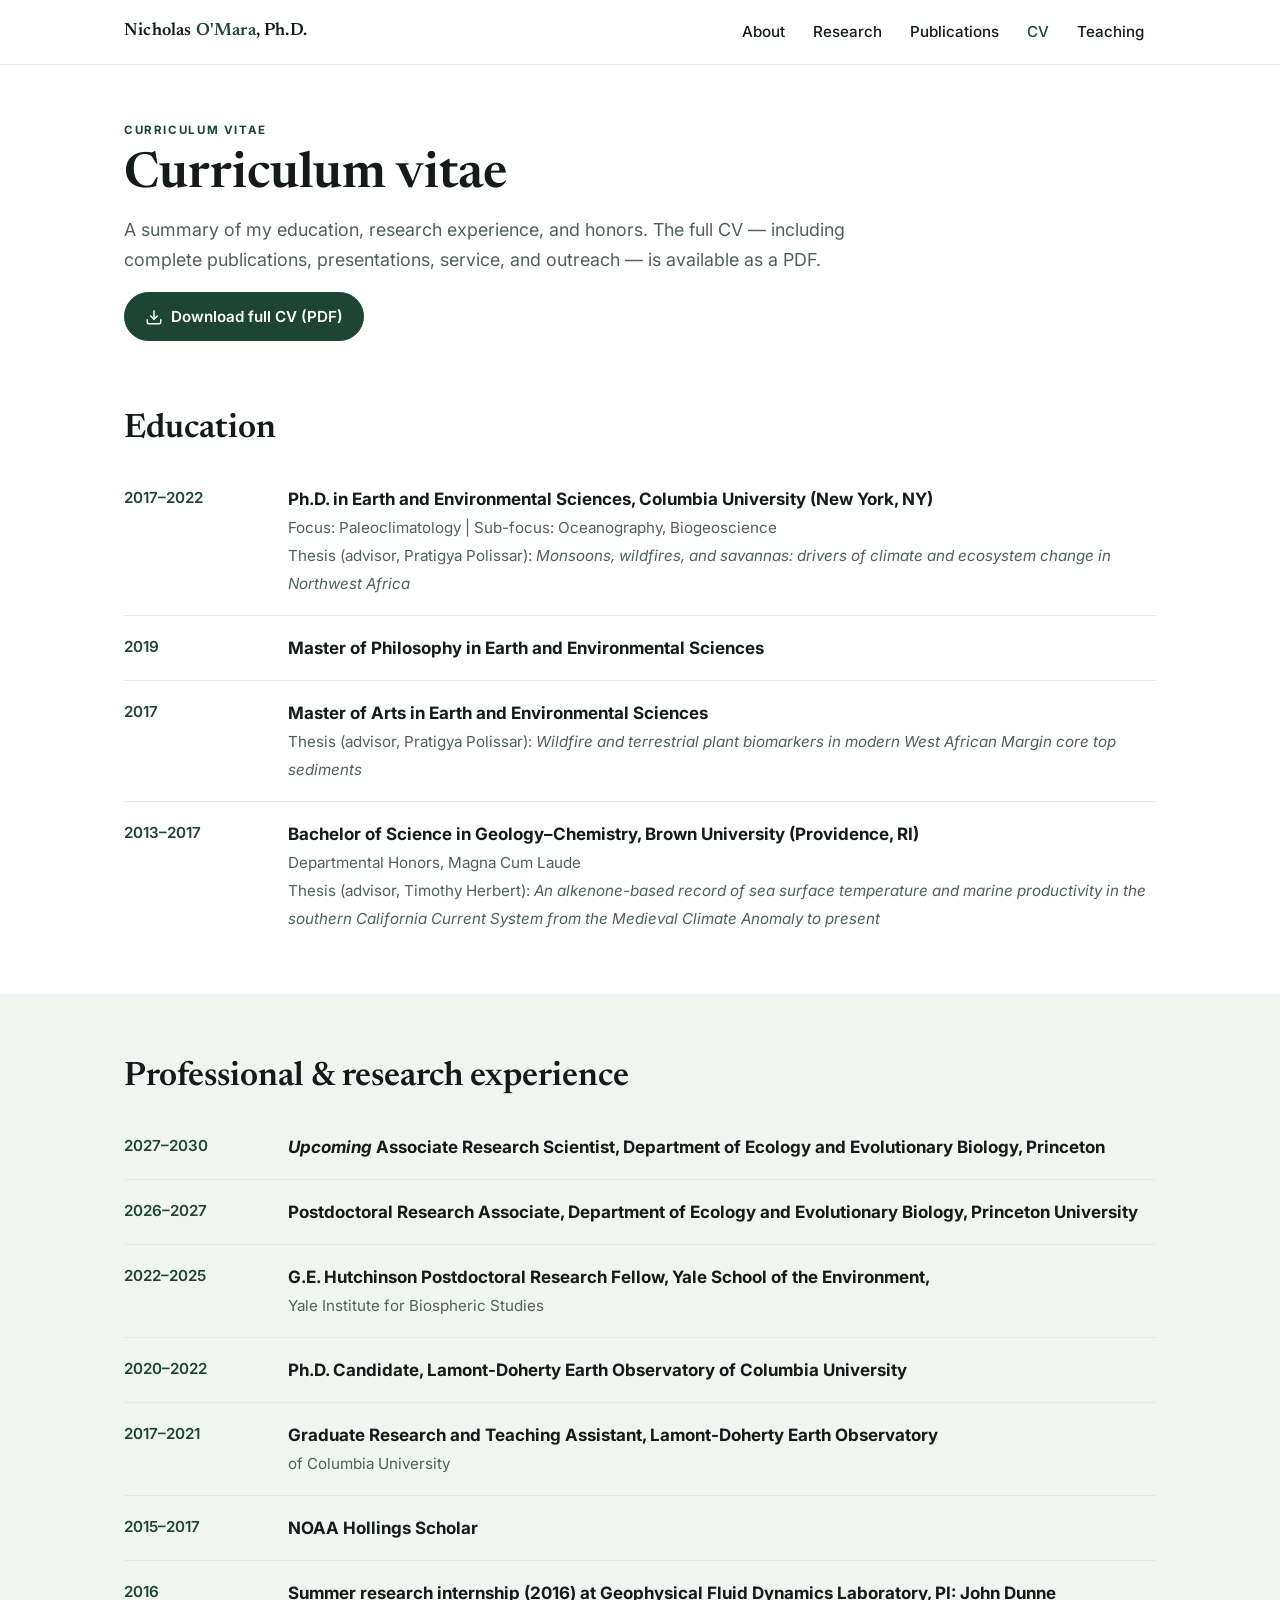
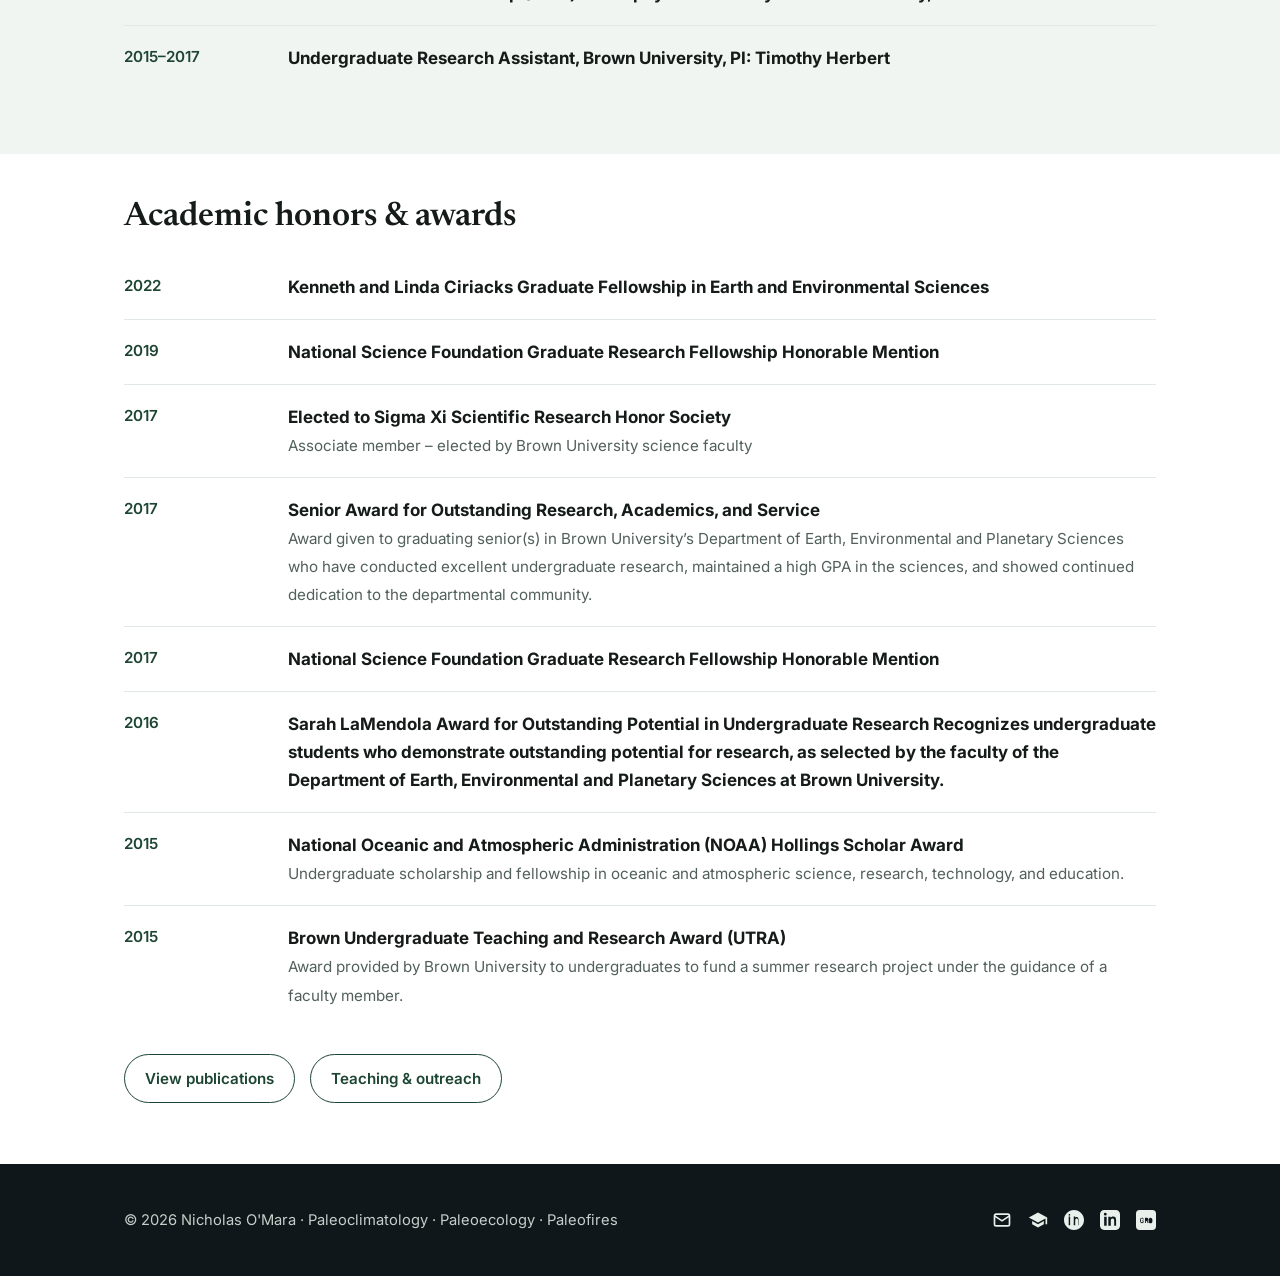
==== commit 68185e5f: "Add ResearchGate link to the footer on all pages Co-Authored-By: Claude Opus 4.8 <noreply@anthropic." ====
--- a/cv.html
+++ b/cv.html
@@ -161,6 +161,7 @@
         <a href="https://scholar.google.com/citations?user=8DhXWnYAAAAJ&hl=en" aria-label="Google Scholar" target="_blank" rel="noopener"><svg viewBox="0 0 24 24" fill="currentColor"><path d="M12 3L1 9l11 6 9-4.91V17h2V9L12 3zM5 13.18v4L12 21l7-3.82v-4L12 17l-7-3.82z"/></svg></a>
         <a href="https://orcid.org/0000-0002-3738-3928" aria-label="ORCID" target="_blank" rel="noopener"><svg viewBox="0 0 24 24" fill="currentColor"><path d="M12 0C5.37 0 0 5.37 0 12s5.37 12 12 12 12-5.37 12-12S18.63 0 12 0zM7.37 18.16H5.62V7.93h1.75v10.23zM6.5 6.78a1.02 1.02 0 110-2.04 1.02 1.02 0 010 2.04zm12.16 11.38h-1.74v-5.6c0-1.33-.48-2.24-1.67-2.24-.91 0-1.45.61-1.69 1.2-.09.21-.11.5-.11.79v5.85h-1.75s.02-9.5 0-10.23h1.75v1.45c.23-.36.65-.87 1.58-.87 1.15 0 2.01.75 2.37 2.37.06.29.06.62.06.99v6.29z"/></svg></a>
         <a href="https://www.linkedin.com/in/nicholas-o-mara-85ab4989/" aria-label="LinkedIn" target="_blank" rel="noopener"><svg viewBox="0 0 24 24" fill="currentColor"><path d="M19 0h-14C2.24 0 0 2.24 0 5v14c0 2.76 2.24 5 5 5h14c2.76 0 5-2.24 5-5V5c0-2.76-2.24-5-5-5zM8 19H5V8h3v11zM6.5 6.73A1.77 1.77 0 116.5 3.2a1.77 1.77 0 010 3.53zM20 19h-3v-5.6c0-1.34-.03-3.06-1.87-3.06-1.87 0-2.16 1.46-2.16 2.96V19h-3V8h2.88v1.5h.04c.4-.76 1.38-1.56 2.84-1.56 3.04 0 3.6 2 3.6 4.59V19z"/></svg></a>
+        <a href="https://www.researchgate.net/profile/Nicholas-Omara" aria-label="ResearchGate" target="_blank" rel="noopener"><svg viewBox="0 0 24 24" fill="currentColor"><path d="M19.586 0H4.414A4.414 4.414 0 000 4.414v15.172A4.414 4.414 0 004.414 24h15.172A4.414 4.414 0 0024 19.586V4.414A4.414 4.414 0 0019.586 0zM8.687 15.27c-.297.37-.78.556-1.45.556-.74 0-1.31-.25-1.71-.75-.4-.5-.6-1.22-.6-2.15v-.74c0-.95.19-1.68.58-2.18.39-.5.95-.75 1.69-.75.66 0 1.16.18 1.5.53.34.35.53.86.57 1.51h-.98c-.03-.39-.13-.67-.3-.84-.17-.17-.43-.26-.79-.26-.43 0-.74.15-.94.45-.2.3-.3.78-.3 1.43v.74c0 .66.11 1.15.33 1.46.22.31.56.46 1.01.46.34 0 .6-.07.78-.22v-1.3h-.97v-.74h1.96v2.31zm6.5.46h-1.12l-1.4-2.5h-.9v2.5h-.99V9.34h1.93c.66 0 1.17.16 1.53.47.36.31.54.76.54 1.34 0 .42-.1.77-.29 1.05-.19.28-.47.49-.83.62l1.62 2.82-.02.09zm3.93-.46c-.4.5-.97.75-1.71.75-.74 0-1.31-.25-1.71-.75-.4-.5-.6-1.23-.6-2.18v-.74c0-.95.2-1.68.6-2.18.4-.5.96-.75 1.7-.75.74 0 1.31.25 1.71.75.4.5.6 1.23.6 2.18v.74c0 .95-.19 1.68-.59 2.18z"/></svg></a>
       </div>
     </div>
   </footer>
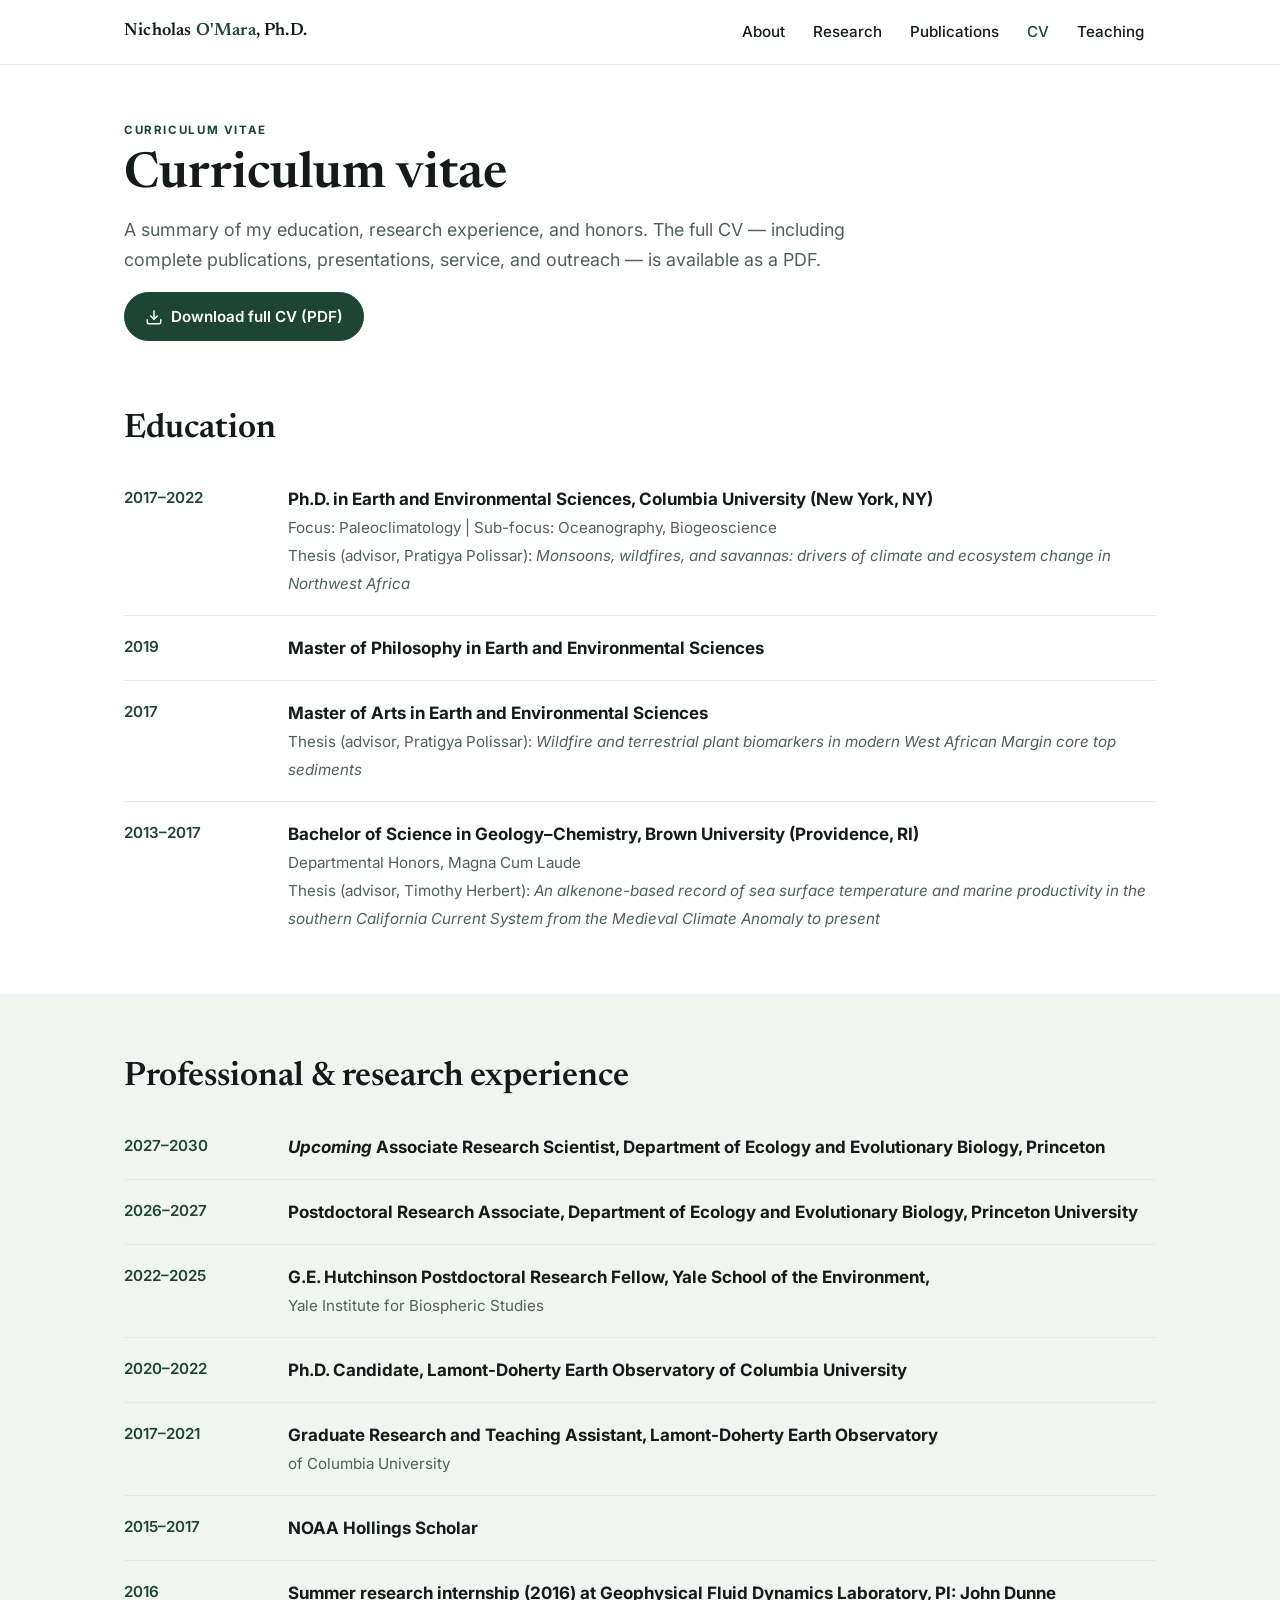
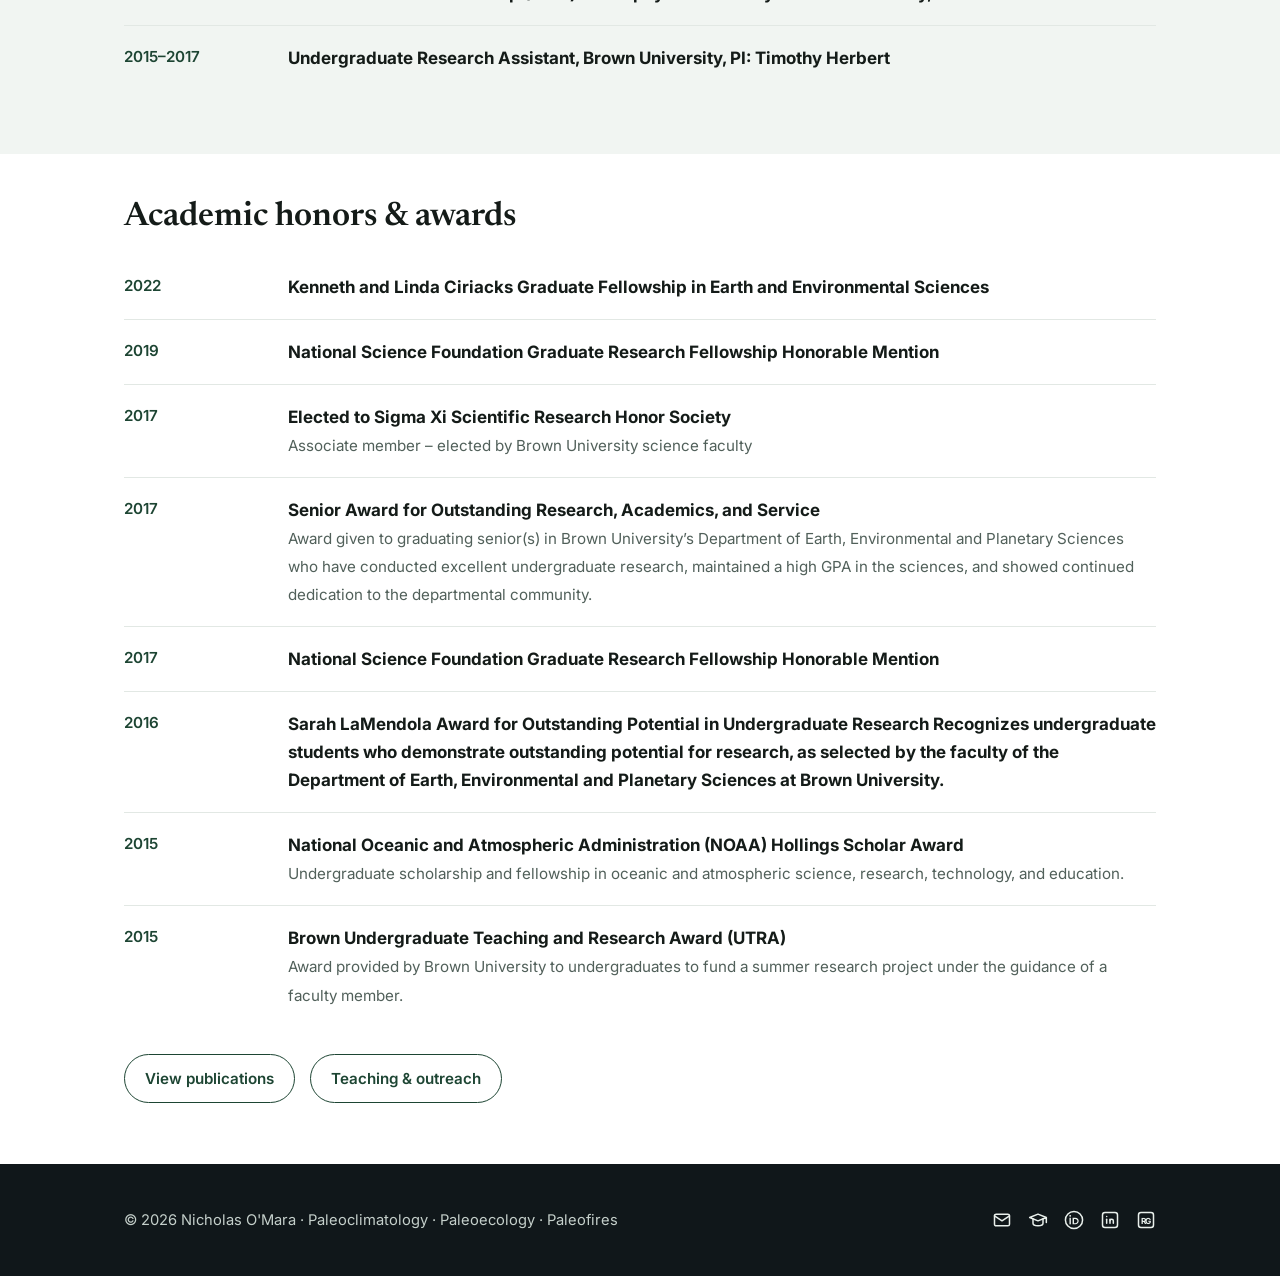
==== commit 17e3cb4a: "Clean up footer social icons: unify as a monoline set Replace the mixed outline/solid footer icons w" ====
--- a/cv.html
+++ b/cv.html
@@ -157,11 +157,11 @@
     <div class="container footer__inner">
       <div>© <span id="year"></span> Nicholas O'Mara · Paleoclimatology · Paleoecology · Paleofires</div>
       <div class="footer__socials">
-        <a href="mailto:nicholas.omara@princeton.edu" aria-label="Email"><svg viewBox="0 0 24 24" fill="none" stroke="currentColor" stroke-width="2"><rect x="3" y="5" width="18" height="14" rx="2"/><path d="M3 7l9 6 9-6"/></svg></a>
-        <a href="https://scholar.google.com/citations?user=8DhXWnYAAAAJ&hl=en" aria-label="Google Scholar" target="_blank" rel="noopener"><svg viewBox="0 0 24 24" fill="currentColor"><path d="M12 3L1 9l11 6 9-4.91V17h2V9L12 3zM5 13.18v4L12 21l7-3.82v-4L12 17l-7-3.82z"/></svg></a>
-        <a href="https://orcid.org/0000-0002-3738-3928" aria-label="ORCID" target="_blank" rel="noopener"><svg viewBox="0 0 24 24" fill="currentColor"><path d="M12 0C5.37 0 0 5.37 0 12s5.37 12 12 12 12-5.37 12-12S18.63 0 12 0zM7.37 18.16H5.62V7.93h1.75v10.23zM6.5 6.78a1.02 1.02 0 110-2.04 1.02 1.02 0 010 2.04zm12.16 11.38h-1.74v-5.6c0-1.33-.48-2.24-1.67-2.24-.91 0-1.45.61-1.69 1.2-.09.21-.11.5-.11.79v5.85h-1.75s.02-9.5 0-10.23h1.75v1.45c.23-.36.65-.87 1.58-.87 1.15 0 2.01.75 2.37 2.37.06.29.06.62.06.99v6.29z"/></svg></a>
-        <a href="https://www.linkedin.com/in/nicholas-o-mara-85ab4989/" aria-label="LinkedIn" target="_blank" rel="noopener"><svg viewBox="0 0 24 24" fill="currentColor"><path d="M19 0h-14C2.24 0 0 2.24 0 5v14c0 2.76 2.24 5 5 5h14c2.76 0 5-2.24 5-5V5c0-2.76-2.24-5-5-5zM8 19H5V8h3v11zM6.5 6.73A1.77 1.77 0 116.5 3.2a1.77 1.77 0 010 3.53zM20 19h-3v-5.6c0-1.34-.03-3.06-1.87-3.06-1.87 0-2.16 1.46-2.16 2.96V19h-3V8h2.88v1.5h.04c.4-.76 1.38-1.56 2.84-1.56 3.04 0 3.6 2 3.6 4.59V19z"/></svg></a>
-        <a href="https://www.researchgate.net/profile/Nicholas-Omara" aria-label="ResearchGate" target="_blank" rel="noopener"><svg viewBox="0 0 24 24" fill="currentColor"><path d="M19.586 0H4.414A4.414 4.414 0 000 4.414v15.172A4.414 4.414 0 004.414 24h15.172A4.414 4.414 0 0024 19.586V4.414A4.414 4.414 0 0019.586 0zM8.687 15.27c-.297.37-.78.556-1.45.556-.74 0-1.31-.25-1.71-.75-.4-.5-.6-1.22-.6-2.15v-.74c0-.95.19-1.68.58-2.18.39-.5.95-.75 1.69-.75.66 0 1.16.18 1.5.53.34.35.53.86.57 1.51h-.98c-.03-.39-.13-.67-.3-.84-.17-.17-.43-.26-.79-.26-.43 0-.74.15-.94.45-.2.3-.3.78-.3 1.43v.74c0 .66.11 1.15.33 1.46.22.31.56.46 1.01.46.34 0 .6-.07.78-.22v-1.3h-.97v-.74h1.96v2.31zm6.5.46h-1.12l-1.4-2.5h-.9v2.5h-.99V9.34h1.93c.66 0 1.17.16 1.53.47.36.31.54.76.54 1.34 0 .42-.1.77-.29 1.05-.19.28-.47.49-.83.62l1.62 2.82-.02.09zm3.93-.46c-.4.5-.97.75-1.71.75-.74 0-1.31-.25-1.71-.75-.4-.5-.6-1.23-.6-2.18v-.74c0-.95.2-1.68.6-2.18.4-.5.96-.75 1.7-.75.74 0 1.31.25 1.71.75.4.5.6 1.23.6 2.18v.74c0 .95-.19 1.68-.59 2.18z"/></svg></a>
+        <a href="mailto:nicholas.omara@princeton.edu" aria-label="Email"><svg viewBox="0 0 24 24" fill="none" stroke="currentColor" stroke-width="1.8" stroke-linecap="round" stroke-linejoin="round"><rect x="3" y="5" width="18" height="14" rx="2"/><path d="M3 7l9 6 9-6"/></svg></a>
+        <a href="https://scholar.google.com/citations?user=8DhXWnYAAAAJ&hl=en" aria-label="Google Scholar" target="_blank" rel="noopener"><svg viewBox="0 0 24 24" fill="none" stroke="currentColor" stroke-width="1.8" stroke-linecap="round" stroke-linejoin="round"><path d="M22 9l-10 -4l-10 4l10 4l10 -4v6"/><path d="M6 10.6v5.4a6 3 0 0 0 12 0v-5.4"/></svg></a>
+        <a href="https://orcid.org/0000-0002-3738-3928" aria-label="ORCID" target="_blank" rel="noopener"><svg viewBox="0 0 24 24" fill="none" stroke="currentColor" stroke-width="1.8" stroke-linecap="round" stroke-linejoin="round"><circle cx="12" cy="12" r="10.3"/><g fill="currentColor" stroke="none"><circle cx="7.4" cy="7" r="1.1"/><rect x="6.55" y="9.3" width="1.7" height="7.9"/><path d="M10.3 9.3h3.1c2.9 0 4.2 2.05 4.2 3.95 0 2.05-1.6 3.95-4.2 3.95H10.3V9.3zm1.7 1.45v5h1.4c1.8 0 2.7-1.2 2.7-2.5 0-1.3-.8-2.5-2.8-2.5H12z"/></g></svg></a>
+        <a href="https://www.linkedin.com/in/nicholas-o-mara-85ab4989/" aria-label="LinkedIn" target="_blank" rel="noopener"><svg viewBox="0 0 24 24" fill="none" stroke="currentColor" stroke-width="1.8" stroke-linecap="round" stroke-linejoin="round"><rect x="3" y="3" width="18" height="18" rx="3"/><path d="M8 11v5"/><path d="M8 7.7v.01"/><path d="M12 16v-5"/><path d="M16 16v-3a2 2 0 1 0 -4 0"/></svg></a>
+        <a href="https://www.researchgate.net/profile/Nicholas-Omara" aria-label="ResearchGate" target="_blank" rel="noopener"><svg viewBox="0 0 24 24" fill="none" stroke="currentColor" stroke-width="1.8" stroke-linecap="round" stroke-linejoin="round"><rect x="3" y="3" width="18" height="18" rx="3"/><text x="12" y="16.2" text-anchor="middle" font-family="Inter, Arial, sans-serif" font-size="10" font-weight="700" fill="currentColor" stroke="none" letter-spacing="-.5">RG</text></svg></a>
       </div>
     </div>
   </footer>
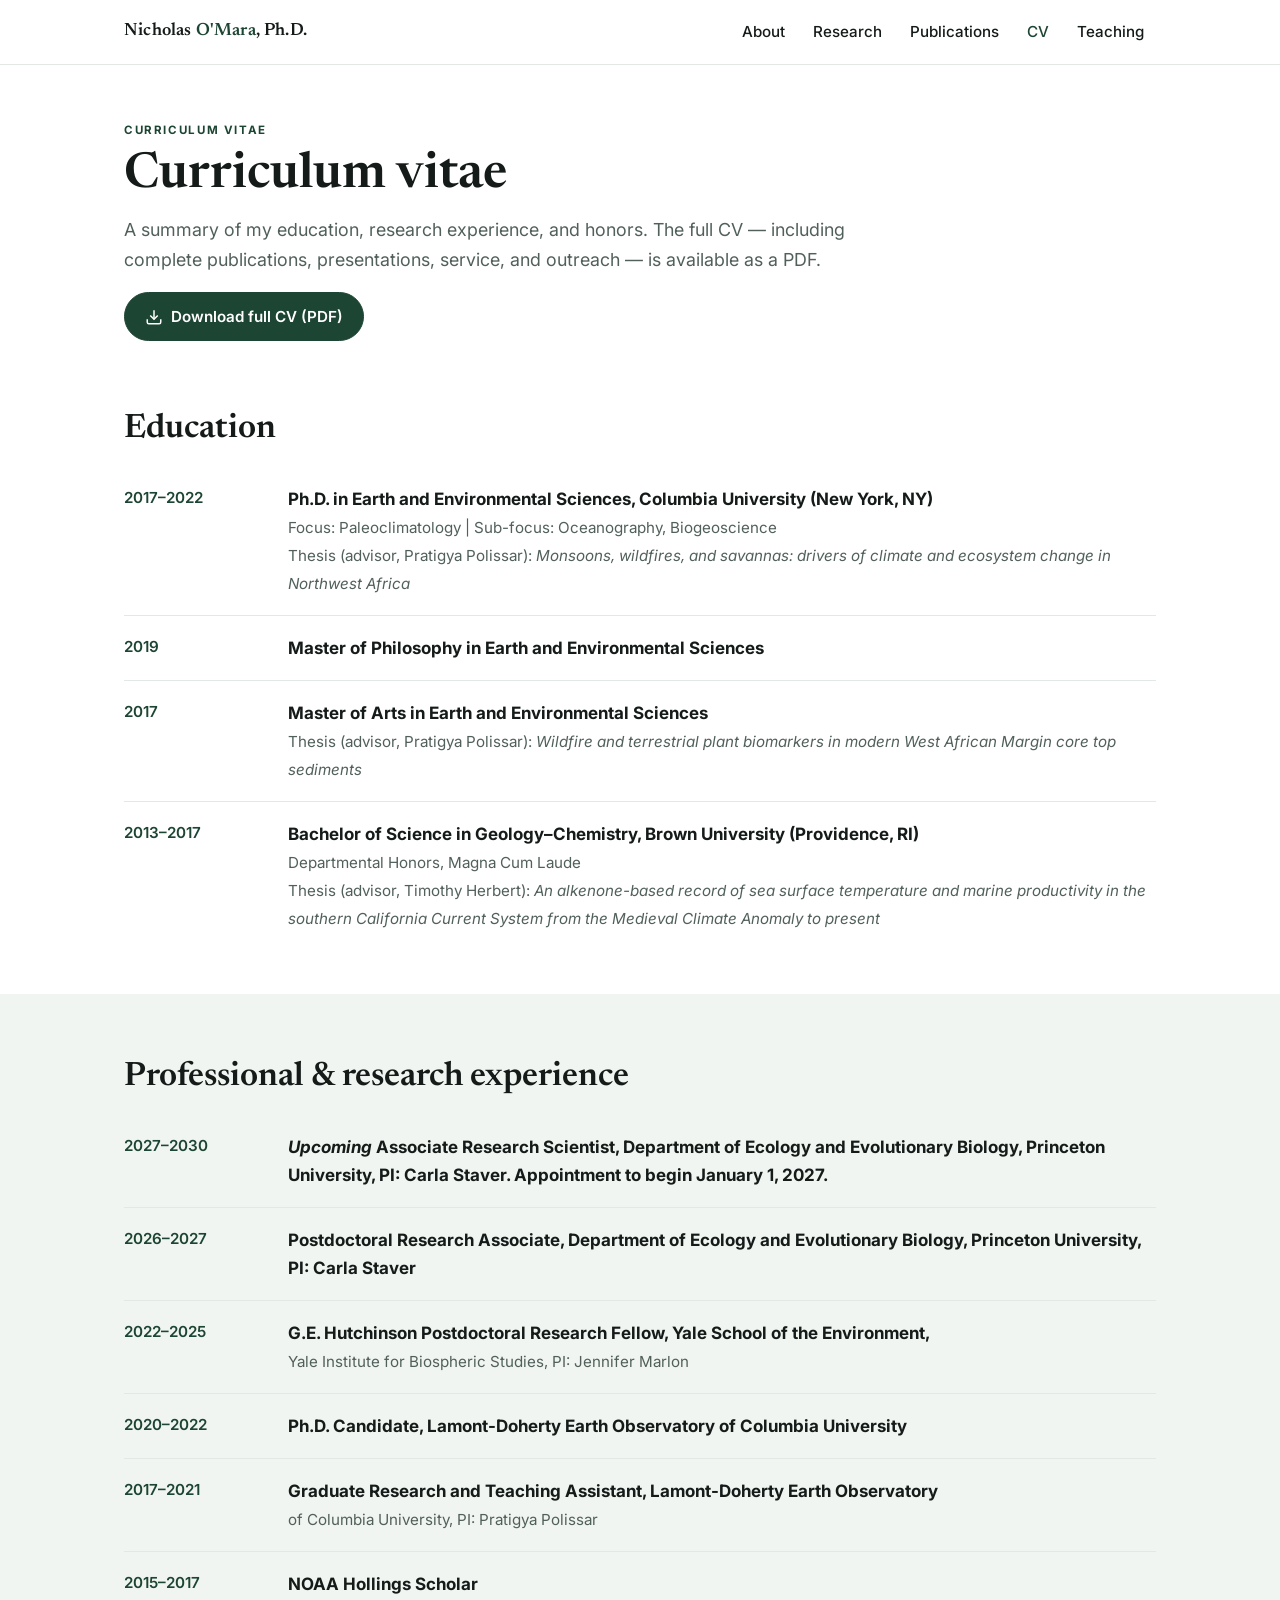
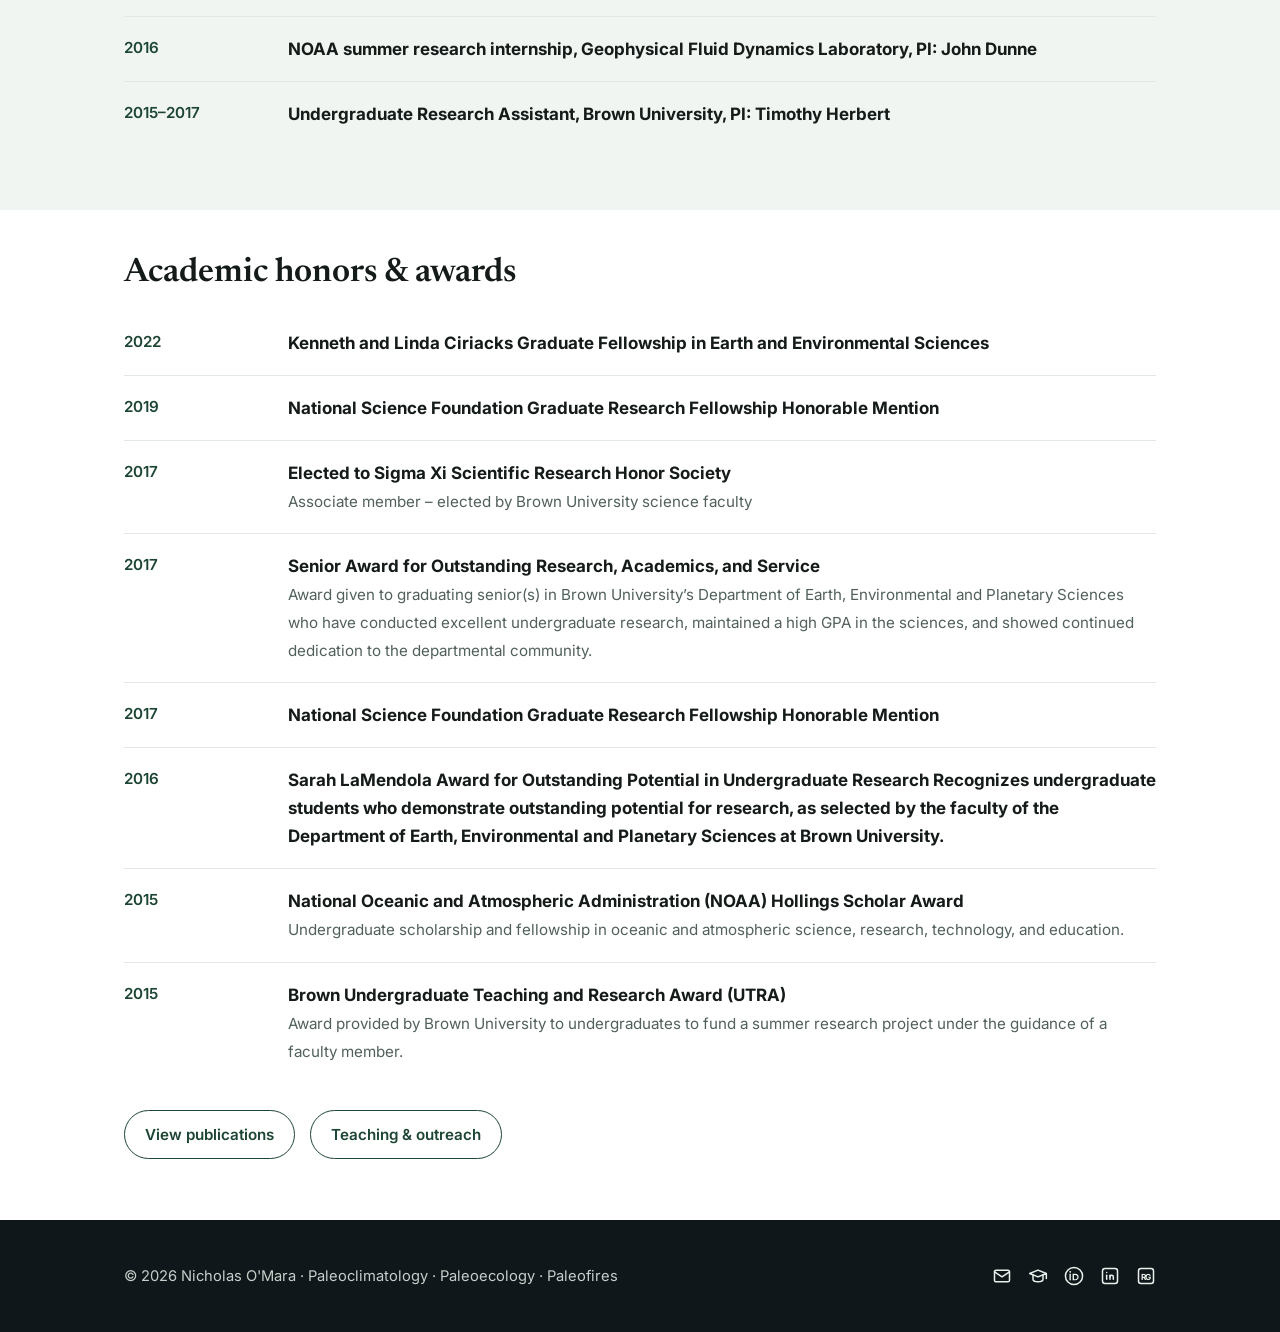
==== commit db7a986c: "Update CV and site: new publications, experience PI details, 2026 AGU convener role Co-Authored-By: " ====
--- a/cv.html
+++ b/cv.html
@@ -73,15 +73,15 @@
       <ul class="tl">
         <li class="tl__item">
           <div class="tl__when">2027–2030</div>
-          <div class="tl__what"><strong><em>Upcoming</em> Associate Research Scientist, Department of Ecology and Evolutionary Biology, Princeton</strong></div>
+          <div class="tl__what"><strong><em>Upcoming</em> Associate Research Scientist, Department of Ecology and Evolutionary Biology, Princeton University, PI: Carla Staver. Appointment to begin January 1, 2027. </strong></div>
         </li>
         <li class="tl__item">
           <div class="tl__when">2026–2027</div>
-          <div class="tl__what"><strong>Postdoctoral Research Associate, Department of Ecology and Evolutionary Biology, Princeton University</strong></div>
+          <div class="tl__what"><strong>Postdoctoral Research Associate, Department of Ecology and Evolutionary Biology, Princeton University, PI: Carla Staver</strong></div>
         </li>
         <li class="tl__item">
           <div class="tl__when">2022–2025</div>
-          <div class="tl__what"><strong>G.E. Hutchinson Postdoctoral Research Fellow, Yale School of the Environment,</strong><span>Yale Institute for Biospheric Studies</span></div>
+          <div class="tl__what"><strong>G.E. Hutchinson Postdoctoral Research Fellow, Yale School of the Environment,</strong><span>Yale Institute for Biospheric Studies, PI: Jennifer Marlon </span></div>
         </li>
         <li class="tl__item">
           <div class="tl__when">2020–2022</div>
@@ -89,7 +89,7 @@
         </li>
         <li class="tl__item">
           <div class="tl__when">2017–2021</div>
-          <div class="tl__what"><strong>Graduate Research and Teaching Assistant, Lamont-Doherty Earth Observatory</strong><span>of Columbia University</span></div>
+          <div class="tl__what"><strong>Graduate Research and Teaching Assistant, Lamont-Doherty Earth Observatory</strong><span>of Columbia University, PI: Pratigya Polissar</span></div>
         </li>
         <li class="tl__item">
           <div class="tl__when">2015–2017</div>
@@ -97,7 +97,7 @@
         </li>
         <li class="tl__item">
           <div class="tl__when">2016</div>
-          <div class="tl__what"><strong>Summer research internship (2016) at Geophysical Fluid Dynamics Laboratory, PI: John Dunne</strong></div>
+          <div class="tl__what"><strong>NOAA summer research internship, Geophysical Fluid Dynamics Laboratory, PI: John Dunne</strong></div>
         </li>
         <li class="tl__item">
           <div class="tl__when">2015–2017</div>
